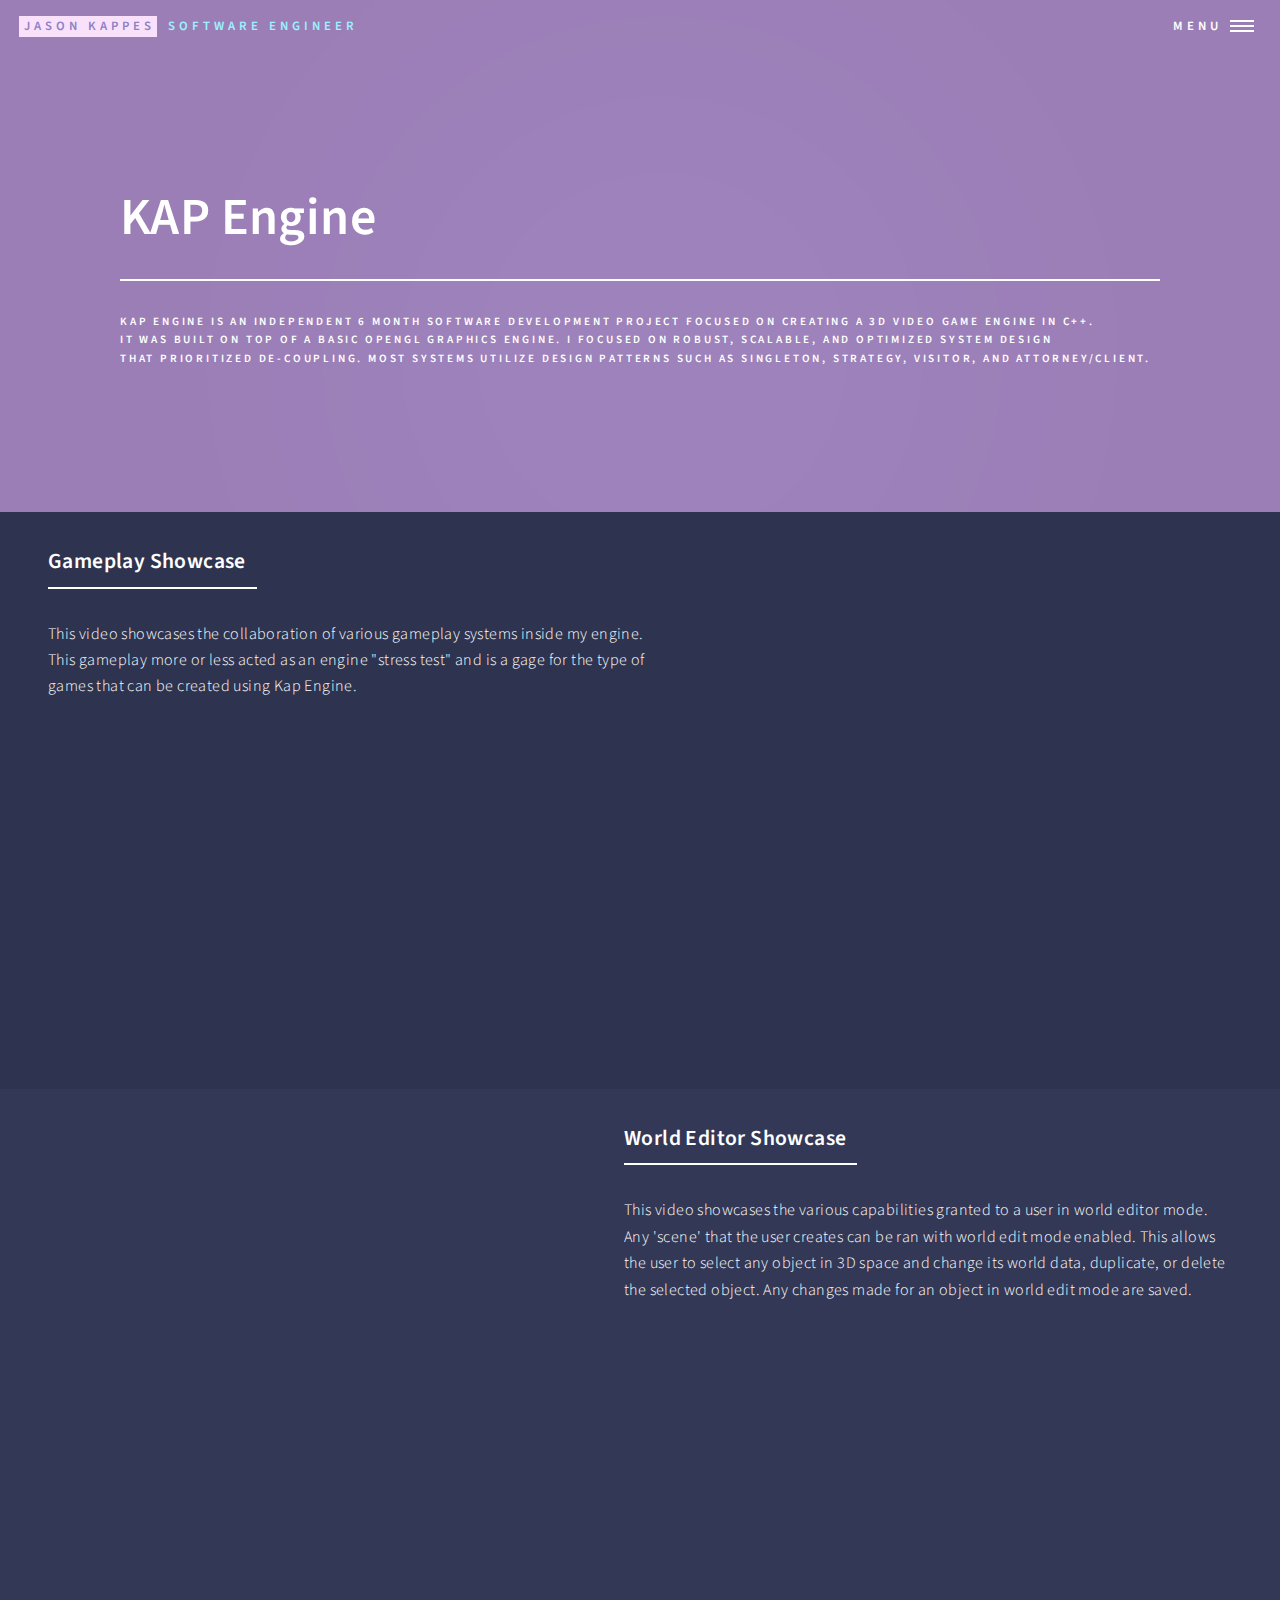
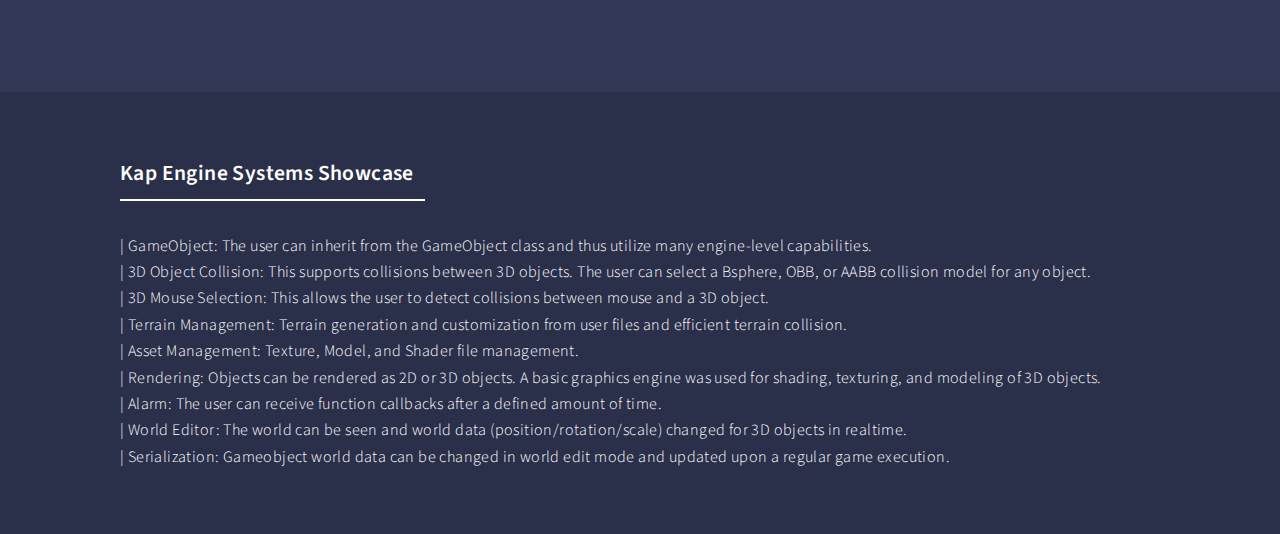
==== andbeyond.html @ edc9725d "kapengine tweak" ====
﻿<!DOCTYPE HTML>
<!--
	Forty by HTML5 UP
	html5up.net | @ajlkn
	Free for personal and commercial use under the CCA 3.0 license (html5up.net/license)
-->
<html>
	<head>
		<title>Kap Engine - Jason Kappes</title>
		<meta charset="utf-8" />
		<meta name="viewport" content="width=device-width, initial-scale=1, user-scalable=no" />
		<link rel="stylesheet" href="assets/css/main.css" />
		<noscript><link rel="stylesheet" href="assets/css/noscript.css" /></noscript>
	</head>
	<body class="is-preload">

		<!-- Wrapper -->
			<div id="wrapper">

				<!-- Header -->
				<!-- Note: The "styleN" class below should match that of the banner element. -->
					<header id="header" class="alt style2">
						<a href="index.html" class="logo"><strong>Jason Kappes</strong> <span>Software Engineer</span></a>
						<nav>
							<a href="#menu">Menu</a>
						</nav>
					</header>

				<!-- Menu -->
					<nav id="menu">
						<ul class="links">
							<li><a href="index.html">Home</a></li>
							<li><a href="landing.html">Landing</a></li>
							<li><a href="generic.html">Generic</a></li>
							<li><a href="elements.html">Elements</a></li>
						</ul>
						<ul class="actions stacked">
							<li><a href="#" class="button primary fit">View My Projects</a></li>
							<li><a href="#" class="button fit">Log In</a></li>
						</ul>
					</nav>

				<!-- Banner -->
				<!-- Note: The "styleN" class below should match that of the header element. -->
					<section id="banner" class="style2">
						<div class="inner">
							<span class="image">
								<img src="images/lightred.png" alt="" />
							</span>
							<header class="major">
								<h1>KAP Engine</h1>
							</header>
							<div class="content">
								<p>
									Kap Engine is an independent 6 month software development project focused on creating a 3D video game engine in C++.<br />
									It was built on top of a basic OpenGL graphics engine. I focused on robust, scalable, and optimized system design <br />
									that prioritized de-coupling. Most systems utilize design patterns such as singleton, strategy, visitor, and attorney/client.
								</p>
							</div>
						</div>
					</section>

				<!-- Main -->
					<div id="main">
						<!-- One -->
						<section id="one" class="spotlights">
							<section>
								<div class="content">
									<div class="inner">
										<header class="major">
											<h3>Gameplay Showcase</h3>
										</header>
										<p>This video showcases the collaboration of various gameplay systems inside my engine. This gameplay more or less acted as an engine "stress test" and is a gage for the type of games that can be created using Kap Engine.</p>
										<ul class="actions">
											<li><iframe width="560" height="315" src="https://www.youtube.com/embed/-JUpuFXK6Q8" frameborder="0" allow="accelerometer; autoplay; encrypted-media; gyroscope; picture-in-picture" allowfullscreen></iframe></li>
										</ul>
									</div>
								</div>
							</section>
							<section>
								<div class="content">
									<div class="inner">
										<header class="major">
											<h3>World Editor Showcase</h3>
										</header>
										<p> This video showcases the various capabilities granted to a user in world editor mode. Any 'scene' that the user creates can be ran with world edit mode enabled. This allows the user to select any object in 3D space and change its world data, duplicate, or delete the selected object. Any changes made for an object in world edit mode are saved.</p>
										<ul class="actions">
											<li><iframe width="560" height="315" src="https://www.youtube.com/embed/WFB6Ou1Po70" frameborder="0" allow="accelerometer; autoplay; encrypted-media; gyroscope; picture-in-picture" allowfullscreen></iframe></li>
										</ul>
									</div>
								</div>
							</section>
						</section>

					<!-- Two -->
						<section id="two">
							<div class="inner">
								<header class="major">
									<h3>Kap Engine Systems Showcase</h3>
								</header>
								<p>
									| GameObject: The user can inherit from the GameObject class and thus utilize many engine-level capabilities.<br />
									| 3D Object Collision: This supports collisions between 3D objects. The user can select a Bsphere, OBB, or AABB collision model for any object.<br />
									| 3D Mouse Selection: This allows the user to detect collisions between mouse and a 3D object.<br />
									| Terrain Management: Terrain generation and customization from user files and efficient terrain collision.<br />
									| Asset Management: Texture, Model, and Shader file management.<br />
									| Rendering: Objects can be rendered as 2D or 3D objects. A basic graphics engine was used for shading, texturing, and modeling of 3D objects.<br />
									| Alarm: The user can receive function callbacks after a defined amount of time.<br />
									| World Editor: The world can be seen and world data (position/rotation/scale) changed for 3D objects in realtime.<br />
									| Serialization: Gameobject world data can be changed in world edit mode and updated upon a regular game execution.<br />
								</p>
							</div>
						</section>
					</div>
			</div>

		<!-- Scripts -->
			<script src="assets/js/jquery.min.js"></script>
			<script src="assets/js/jquery.scrolly.min.js"></script>
			<script src="assets/js/jquery.scrollex.min.js"></script>
			<script src="assets/js/browser.min.js"></script>
			<script src="assets/js/breakpoints.min.js"></script>
			<script src="assets/js/util.js"></script>
			<script src="assets/js/main.js"></script>

	</body>
</html>
---- assets/css/main.css ----
@import url(fontawesome-all.min.css);
@import url("https://fonts.googleapis.com/css?family=Source+Sans+Pro:300,300italic,600,600italic");

/*
	Forty by HTML5 UP
	html5up.net | @ajlkn
	Free for personal and commercial use under the CCA 3.0 license (html5up.net/license)
*/

html, body, div, span, applet, object,
iframe, h1, h2, h3, h4, h5, h6, p, blockquote,
pre, a, abbr, acronym, address, big, cite,
code, del, dfn, em, img, ins, kbd, q, s, samp,
small, strike, strong, sub, sup, tt, var, b,
u, i, center, dl, dt, dd, ol, ul, li, fieldset,
form, label, legend, table, caption, tbody,
tfoot, thead, tr, th, td, article, aside,
canvas, details, embed, figure, figcaption,
footer, header, hgroup, menu, nav, output, ruby,
section, summary, time, mark, audio, video {
	margin: 0;
	padding: 0;
	border: 0;
	font-size: 100%;
	font: inherit;
	vertical-align: baseline;}

article, aside, details, figcaption, figure,
footer, header, hgroup, menu, nav, section {
	display: block;}

body {
	line-height: 1;
}

ol, ul {
	list-style: none;
}

blockquote, q {
	quotes: none;
}

	blockquote:before, blockquote:after, q:before, q:after {
		content: '';
		content: none;
	}

table {
	border-collapse: collapse;
	border-spacing: 0;
}

body {
	-webkit-text-size-adjust: none;
}

mark {
	background-color: transparent;
	color: inherit;
}

input::-moz-focus-inner {
	border: 0;
	padding: 0;
}

input, select, textarea {
	-moz-appearance: none;
	-webkit-appearance: none;
	-ms-appearance: none;
	appearance: none;
}

/* Basic */

	@-ms-viewport {
		width: device-width;
	}

	body {
		-ms-overflow-style: scrollbar;
	}

	@media screen and (max-width: 480px) {

		html, body {
			min-width: 320px;
		}

	}

	html {
		box-sizing: border-box;
	}

	*, *:before, *:after {
		box-sizing: inherit;
	}

	body {
		background: #242943;
	}

		body.is-preload *, body.is-preload *:before, body.is-preload *:after {
			-moz-animation: none !important;
			-webkit-animation: none !important;
			-ms-animation: none !important;
			animation: none !important;
			-moz-transition: none !important;
			-webkit-transition: none !important;
			-ms-transition: none !important;
			transition: none !important;
		}

/* Type */

	body, input, select, textarea {
		color: #ffffff;
		font-family: "Source Sans Pro", Helvetica, sans-serif;
		font-size: 17pt;
		font-weight: 300;
		letter-spacing: 0.025em;
		line-height: 1.65;
	}

		@media screen and (max-width: 1680px) {

			body, input, select, textarea {
				font-size: 14pt;
			}

		}

		@media screen and (max-width: 1280px) {

			body, input, select, textarea {
				font-size: 12pt;
			}

		}

		@media screen and (max-width: 360px) {

			body, input, select, textarea {
				font-size: 11pt;
			}

		}

	a {
		-moz-transition: color 0.2s ease-in-out, border-bottom-color 0.2s ease-in-out;
		-webkit-transition: color 0.2s ease-in-out, border-bottom-color 0.2s ease-in-out;
		-ms-transition: color 0.2s ease-in-out, border-bottom-color 0.2s ease-in-out;
		transition: color 0.2s ease-in-out, border-bottom-color 0.2s ease-in-out;
		border-bottom: dotted 1px;
		color: inherit;
		text-decoration: none;
	}

		a:hover {
			border-bottom-color: transparent;
			color: #9bf1ff !important;
		}

		a:active {
			color: #53e3fb !important;
		}

	strong, b {
		color: #ffffff;
		font-weight: 600;
	}

	em, i {
		font-style: italic;
	}

	p {
		margin: 0 0 2em 0;
	}

	h1, h2, h3, h4, h5, h6 {
		color: #ffffff;
		font-weight: 600;
		line-height: 1.65;
		margin: 0 0 1em 0;
	}

		h1 a, h2 a, h3 a, h4 a, h5 a, h6 a {
			color: inherit;
			border-bottom: 0;
		}

	h1 {
		font-size: 2.5em;
	}

	h2 {
		font-size: 1.75em;
	}

	h3 {
		font-size: 1.35em;
	}

	h4 {
		font-size: 1.1em;
	}

	h5 {
		font-size: 0.9em;
	}

	h6 {
		font-size: 0.7em;
	}

	@media screen and (max-width: 736px) {

		h1 {
			font-size: 2em;
		}

		h2 {
			font-size: 1.5em;
		}

		h3 {
			font-size: 1.25em;
		}

	}

	sub {
		font-size: 0.8em;
		position: relative;
		top: 0.5em;
	}

	sup {
		font-size: 0.8em;
		position: relative;
		top: -0.5em;
	}

	blockquote {
		border-left: solid 4px rgba(212, 212, 255, 0.1);
		font-style: italic;
		margin: 0 0 2em 0;
		padding: 0.5em 0 0.5em 2em;
	}

	code {
		background: rgba(212, 212, 255, 0.035);
		font-family: "Courier New", monospace;
		font-size: 0.9em;
		margin: 0 0.25em;
		padding: 0.25em 0.65em;
	}

	pre {
		-webkit-overflow-scrolling: touch;
		font-family: "Courier New", monospace;
		font-size: 0.9em;
		margin: 0 0 2em 0;
	}

		pre code {
			display: block;
			line-height: 1.75;
			padding: 1em 1.5em;
			overflow-x: auto;
		}

	hr {
		border: 0;
		border-bottom: solid 1px rgba(212, 212, 255, 0.1);
		margin: 2em 0;
	}

		hr.major {
			margin: 3em 0;
		}

	.align-left {
		text-align: left;
	}

	.align-center {
		text-align: center;
	}

	.align-right {
		text-align: right;
	}

/* Row */

	.row {
		display: flex;
		flex-wrap: wrap;
		box-sizing: border-box;
		align-items: stretch;
	}

		.row > * {
			box-sizing: border-box;
		}

		.row.gtr-uniform > * > :last-child {
			margin-bottom: 0;
		}

		.row.aln-left {
			justify-content: flex-start;
		}

		.row.aln-center {
			justify-content: center;
		}

		.row.aln-right {
			justify-content: flex-end;
		}

		.row.aln-top {
			align-items: flex-start;
		}

		.row.aln-middle {
			align-items: center;
		}

		.row.aln-bottom {
			align-items: flex-end;
		}

		.row > .imp {
			order: -1;
		}

		.row > .col-1 {
			width: 8.33333%;
		}

		.row > .off-1 {
			margin-left: 8.33333%;
		}

		.row > .col-2 {
			width: 16.66667%;
		}

		.row > .off-2 {
			margin-left: 16.66667%;
		}

		.row > .col-3 {
			width: 25%;
		}

		.row > .off-3 {
			margin-left: 25%;
		}

		.row > .col-4 {
			width: 33.33333%;
		}

		.row > .off-4 {
			margin-left: 33.33333%;
		}

		.row > .col-5 {
			width: 41.66667%;
		}

		.row > .off-5 {
			margin-left: 41.66667%;
		}

		.row > .col-6 {
			width: 50%;
		}

		.row > .off-6 {
			margin-left: 50%;
		}

		.row > .col-7 {
			width: 58.33333%;
		}

		.row > .off-7 {
			margin-left: 58.33333%;
		}

		.row > .col-8 {
			width: 66.66667%;
		}

		.row > .off-8 {
			margin-left: 66.66667%;
		}

		.row > .col-9 {
			width: 75%;
		}

		.row > .off-9 {
			margin-left: 75%;
		}

		.row > .col-10 {
			width: 83.33333%;
		}

		.row > .off-10 {
			margin-left: 83.33333%;
		}

		.row > .col-11 {
			width: 91.66667%;
		}

		.row > .off-11 {
			margin-left: 91.66667%;
		}

		.row > .col-12 {
			width: 100%;
		}

		.row > .off-12 {
			margin-left: 100%;
		}

		.row.gtr-0 {
			margin-top: 0;
			margin-left: 0em;
		}

			.row.gtr-0 > * {
				padding: 0 0 0 0em;
			}

			.row.gtr-0.gtr-uniform {
				margin-top: 0em;
			}

				.row.gtr-0.gtr-uniform > * {
					padding-top: 0em;
				}

		.row.gtr-25 {
			margin-top: 0;
			margin-left: -0.5em;
		}

			.row.gtr-25 > * {
				padding: 0 0 0 0.5em;
			}

			.row.gtr-25.gtr-uniform {
				margin-top: -0.5em;
			}

				.row.gtr-25.gtr-uniform > * {
					padding-top: 0.5em;
				}

		.row.gtr-50 {
			margin-top: 0;
			margin-left: -1em;
		}

			.row.gtr-50 > * {
				padding: 0 0 0 1em;
			}

			.row.gtr-50.gtr-uniform {
				margin-top: -1em;
			}

				.row.gtr-50.gtr-uniform > * {
					padding-top: 1em;
				}

		.row {
			margin-top: 0;
			margin-left: -2em;
		}

			.row > * {
				padding: 0 0 0 2em;
			}

			.row.gtr-uniform {
				margin-top: -2em;
			}

				.row.gtr-uniform > * {
					padding-top: 2em;
				}

		.row.gtr-150 {
			margin-top: 0;
			margin-left: -3em;
		}

			.row.gtr-150 > * {
				padding: 0 0 0 3em;
			}

			.row.gtr-150.gtr-uniform {
				margin-top: -3em;
			}

				.row.gtr-150.gtr-uniform > * {
					padding-top: 3em;
				}

		.row.gtr-200 {
			margin-top: 0;
			margin-left: -4em;
		}

			.row.gtr-200 > * {
				padding: 0 0 0 4em;
			}

			.row.gtr-200.gtr-uniform {
				margin-top: -4em;
			}

				.row.gtr-200.gtr-uniform > * {
					padding-top: 4em;
				}

		@media screen and (max-width: 1680px) {

			.row {
				display: flex;
				flex-wrap: wrap;
				box-sizing: border-box;
				align-items: stretch;
			}

				.row > * {
					box-sizing: border-box;
				}

				.row.gtr-uniform > * > :last-child {
					margin-bottom: 0;
				}

				.row.aln-left {
					justify-content: flex-start;
				}

				.row.aln-center {
					justify-content: center;
				}

				.row.aln-right {
					justify-content: flex-end;
				}

				.row.aln-top {
					align-items: flex-start;
				}

				.row.aln-middle {
					align-items: center;
				}

				.row.aln-bottom {
					align-items: flex-end;
				}

				.row > .imp-xlarge {
					order: -1;
				}

				.row > .col-1-xlarge {
					width: 8.33333%;
				}

				.row > .off-1-xlarge {
					margin-left: 8.33333%;
				}

				.row > .col-2-xlarge {
					width: 16.66667%;
				}

				.row > .off-2-xlarge {
					margin-left: 16.66667%;
				}

				.row > .col-3-xlarge {
					width: 25%;
				}

				.row > .off-3-xlarge {
					margin-left: 25%;
				}

				.row > .col-4-xlarge {
					width: 33.33333%;
				}

				.row > .off-4-xlarge {
					margin-left: 33.33333%;
				}

				.row > .col-5-xlarge {
					width: 41.66667%;
				}

				.row > .off-5-xlarge {
					margin-left: 41.66667%;
				}

				.row > .col-6-xlarge {
					width: 50%;
				}

				.row > .off-6-xlarge {
					margin-left: 50%;
				}

				.row > .col-7-xlarge {
					width: 58.33333%;
				}

				.row > .off-7-xlarge {
					margin-left: 58.33333%;
				}

				.row > .col-8-xlarge {
					width: 66.66667%;
				}

				.row > .off-8-xlarge {
					margin-left: 66.66667%;
				}

				.row > .col-9-xlarge {
					width: 75%;
				}

				.row > .off-9-xlarge {
					margin-left: 75%;
				}

				.row > .col-10-xlarge {
					width: 83.33333%;
				}

				.row > .off-10-xlarge {
					margin-left: 83.33333%;
				}

				.row > .col-11-xlarge {
					width: 91.66667%;
				}

				.row > .off-11-xlarge {
					margin-left: 91.66667%;
				}

				.row > .col-12-xlarge {
					width: 100%;
				}

				.row > .off-12-xlarge {
					margin-left: 100%;
				}

				.row.gtr-0 {
					margin-top: 0;
					margin-left: 0em;
				}

					.row.gtr-0 > * {
						padding: 0 0 0 0em;
					}

					.row.gtr-0.gtr-uniform {
						margin-top: 0em;
					}

						.row.gtr-0.gtr-uniform > * {
							padding-top: 0em;
						}

				.row.gtr-25 {
					margin-top: 0;
					margin-left: -0.5em;
				}

					.row.gtr-25 > * {
						padding: 0 0 0 0.5em;
					}

					.row.gtr-25.gtr-uniform {
						margin-top: -0.5em;
					}

						.row.gtr-25.gtr-uniform > * {
							padding-top: 0.5em;
						}

				.row.gtr-50 {
					margin-top: 0;
					margin-left: -1em;
				}

					.row.gtr-50 > * {
						padding: 0 0 0 1em;
					}

					.row.gtr-50.gtr-uniform {
						margin-top: -1em;
					}

						.row.gtr-50.gtr-uniform > * {
							padding-top: 1em;
						}

				.row {
					margin-top: 0;
					margin-left: -2em;
				}

					.row > * {
						padding: 0 0 0 2em;
					}

					.row.gtr-uniform {
						margin-top: -2em;
					}

						.row.gtr-uniform > * {
							padding-top: 2em;
						}

				.row.gtr-150 {
					margin-top: 0;
					margin-left: -3em;
				}

					.row.gtr-150 > * {
						padding: 0 0 0 3em;
					}

					.row.gtr-150.gtr-uniform {
						margin-top: -3em;
					}

						.row.gtr-150.gtr-uniform > * {
							padding-top: 3em;
						}

				.row.gtr-200 {
					margin-top: 0;
					margin-left: -4em;
				}

					.row.gtr-200 > * {
						padding: 0 0 0 4em;
					}

					.row.gtr-200.gtr-uniform {
						margin-top: -4em;
					}

						.row.gtr-200.gtr-uniform > * {
							padding-top: 4em;
						}

		}

		@media screen and (max-width: 1280px) {

			.row {
				display: flex;
				flex-wrap: wrap;
				box-sizing: border-box;
				align-items: stretch;
			}

				.row > * {
					box-sizing: border-box;
				}

				.row.gtr-uniform > * > :last-child {
					margin-bottom: 0;
				}

				.row.aln-left {
					justify-content: flex-start;
				}

				.row.aln-center {
					justify-content: center;
				}

				.row.aln-right {
					justify-content: flex-end;
				}

				.row.aln-top {
					align-items: flex-start;
				}

				.row.aln-middle {
					align-items: center;
				}

				.row.aln-bottom {
					align-items: flex-end;
				}

				.row > .imp-large {
					order: -1;
				}

				.row > .col-1-large {
					width: 8.33333%;
				}

				.row > .off-1-large {
					margin-left: 8.33333%;
				}

				.row > .col-2-large {
					width: 16.66667%;
				}

				.row > .off-2-large {
					margin-left: 16.66667%;
				}

				.row > .col-3-large {
					width: 25%;
				}

				.row > .off-3-large {
					margin-left: 25%;
				}

				.row > .col-4-large {
					width: 33.33333%;
				}

				.row > .off-4-large {
					margin-left: 33.33333%;
				}

				.row > .col-5-large {
					width: 41.66667%;
				}

				.row > .off-5-large {
					margin-left: 41.66667%;
				}

				.row > .col-6-large {
					width: 50%;
				}

				.row > .off-6-large {
					margin-left: 50%;
				}

				.row > .col-7-large {
					width: 58.33333%;
				}

				.row > .off-7-large {
					margin-left: 58.33333%;
				}

				.row > .col-8-large {
					width: 66.66667%;
				}

				.row > .off-8-large {
					margin-left: 66.66667%;
				}

				.row > .col-9-large {
					width: 75%;
				}

				.row > .off-9-large {
					margin-left: 75%;
				}

				.row > .col-10-large {
					width: 83.33333%;
				}

				.row > .off-10-large {
					margin-left: 83.33333%;
				}

				.row > .col-11-large {
					width: 91.66667%;
				}

				.row > .off-11-large {
					margin-left: 91.66667%;
				}

				.row > .col-12-large {
					width: 100%;
				}

				.row > .off-12-large {
					margin-left: 100%;
				}

				.row.gtr-0 {
					margin-top: 0;
					margin-left: 0em;
				}

					.row.gtr-0 > * {
						padding: 0 0 0 0em;
					}

					.row.gtr-0.gtr-uniform {
						margin-top: 0em;
					}

						.row.gtr-0.gtr-uniform > * {
							padding-top: 0em;
						}

				.row.gtr-25 {
					margin-top: 0;
					margin-left: -0.375em;
				}

					.row.gtr-25 > * {
						padding: 0 0 0 0.375em;
					}

					.row.gtr-25.gtr-uniform {
						margin-top: -0.375em;
					}

						.row.gtr-25.gtr-uniform > * {
							padding-top: 0.375em;
						}

				.row.gtr-50 {
					margin-top: 0;
					margin-left: -0.75em;
				}

					.row.gtr-50 > * {
						padding: 0 0 0 0.75em;
					}

					.row.gtr-50.gtr-uniform {
						margin-top: -0.75em;
					}

						.row.gtr-50.gtr-uniform > * {
							padding-top: 0.75em;
						}

				.row {
					margin-top: 0;
					margin-left: -1.5em;
				}

					.row > * {
						padding: 0 0 0 1.5em;
					}

					.row.gtr-uniform {
						margin-top: -1.5em;
					}

						.row.gtr-uniform > * {
							padding-top: 1.5em;
						}

				.row.gtr-150 {
					margin-top: 0;
					margin-left: -2.25em;
				}

					.row.gtr-150 > * {
						padding: 0 0 0 2.25em;
					}

					.row.gtr-150.gtr-uniform {
						margin-top: -2.25em;
					}

						.row.gtr-150.gtr-uniform > * {
							padding-top: 2.25em;
						}

				.row.gtr-200 {
					margin-top: 0;
					margin-left: -3em;
				}

					.row.gtr-200 > * {
						padding: 0 0 0 3em;
					}

					.row.gtr-200.gtr-uniform {
						margin-top: -3em;
					}

						.row.gtr-200.gtr-uniform > * {
							padding-top: 3em;
						}

		}

		@media screen and (max-width: 980px) {

			.row {
				display: flex;
				flex-wrap: wrap;
				box-sizing: border-box;
				align-items: stretch;
			}

				.row > * {
					box-sizing: border-box;
				}

				.row.gtr-uniform > * > :last-child {
					margin-bottom: 0;
				}

				.row.aln-left {
					justify-content: flex-start;
				}

				.row.aln-center {
					justify-content: center;
				}

				.row.aln-right {
					justify-content: flex-end;
				}

				.row.aln-top {
					align-items: flex-start;
				}

				.row.aln-middle {
					align-items: center;
				}

				.row.aln-bottom {
					align-items: flex-end;
				}

				.row > .imp-medium {
					order: -1;
				}

				.row > .col-1-medium {
					width: 8.33333%;
				}

				.row > .off-1-medium {
					margin-left: 8.33333%;
				}

				.row > .col-2-medium {
					width: 16.66667%;
				}

				.row > .off-2-medium {
					margin-left: 16.66667%;
				}

				.row > .col-3-medium {
					width: 25%;
				}

				.row > .off-3-medium {
					margin-left: 25%;
				}

				.row > .col-4-medium {
					width: 33.33333%;
				}

				.row > .off-4-medium {
					margin-left: 33.33333%;
				}

				.row > .col-5-medium {
					width: 41.66667%;
				}

				.row > .off-5-medium {
					margin-left: 41.66667%;
				}

				.row > .col-6-medium {
					width: 50%;
				}

				.row > .off-6-medium {
					margin-left: 50%;
				}

				.row > .col-7-medium {
					width: 58.33333%;
				}

				.row > .off-7-medium {
					margin-left: 58.33333%;
				}

				.row > .col-8-medium {
					width: 66.66667%;
				}

				.row > .off-8-medium {
					margin-left: 66.66667%;
				}

				.row > .col-9-medium {
					width: 75%;
				}

				.row > .off-9-medium {
					margin-left: 75%;
				}

				.row > .col-10-medium {
					width: 83.33333%;
				}

				.row > .off-10-medium {
					margin-left: 83.33333%;
				}

				.row > .col-11-medium {
					width: 91.66667%;
				}

				.row > .off-11-medium {
					margin-left: 91.66667%;
				}

				.row > .col-12-medium {
					width: 100%;
				}

				.row > .off-12-medium {
					margin-left: 100%;
				}

				.row.gtr-0 {
					margin-top: 0;
					margin-left: 0em;
				}

					.row.gtr-0 > * {
						padding: 0 0 0 0em;
					}

					.row.gtr-0.gtr-uniform {
						margin-top: 0em;
					}

						.row.gtr-0.gtr-uniform > * {
							padding-top: 0em;
						}

				.row.gtr-25 {
					margin-top: 0;
					margin-left: -0.375em;
				}

					.row.gtr-25 > * {
						padding: 0 0 0 0.375em;
					}

					.row.gtr-25.gtr-uniform {
						margin-top: -0.375em;
					}

						.row.gtr-25.gtr-uniform > * {
							padding-top: 0.375em;
						}

				.row.gtr-50 {
					margin-top: 0;
					margin-left: -0.75em;
				}

					.row.gtr-50 > * {
						padding: 0 0 0 0.75em;
					}

					.row.gtr-50.gtr-uniform {
						margin-top: -0.75em;
					}

						.row.gtr-50.gtr-uniform > * {
							padding-top: 0.75em;
						}

				.row {
					margin-top: 0;
					margin-left: -1.5em;
				}

					.row > * {
						padding: 0 0 0 1.5em;
					}

					.row.gtr-uniform {
						margin-top: -1.5em;
					}

						.row.gtr-uniform > * {
							padding-top: 1.5em;
						}

				.row.gtr-150 {
					margin-top: 0;
					margin-left: -2.25em;
				}

					.row.gtr-150 > * {
						padding: 0 0 0 2.25em;
					}

					.row.gtr-150.gtr-uniform {
						margin-top: -2.25em;
					}

						.row.gtr-150.gtr-uniform > * {
							padding-top: 2.25em;
						}

				.row.gtr-200 {
					margin-top: 0;
					margin-left: -3em;
				}

					.row.gtr-200 > * {
						padding: 0 0 0 3em;
					}

					.row.gtr-200.gtr-uniform {
						margin-top: -3em;
					}

						.row.gtr-200.gtr-uniform > * {
							padding-top: 3em;
						}

		}

		@media screen and (max-width: 736px) {

			.row {
				display: flex;
				flex-wrap: wrap;
				box-sizing: border-box;
				align-items: stretch;
			}

				.row > * {
					box-sizing: border-box;
				}

				.row.gtr-uniform > * > :last-child {
					margin-bottom: 0;
				}

				.row.aln-left {
					justify-content: flex-start;
				}

				.row.aln-center {
					justify-content: center;
				}

				.row.aln-right {
					justify-content: flex-end;
				}

				.row.aln-top {
					align-items: flex-start;
				}

				.row.aln-middle {
					align-items: center;
				}

				.row.aln-bottom {
					align-items: flex-end;
				}

				.row > .imp-small {
					order: -1;
				}

				.row > .col-1-small {
					width: 8.33333%;
				}

				.row > .off-1-small {
					margin-left: 8.33333%;
				}

				.row > .col-2-small {
					width: 16.66667%;
				}

				.row > .off-2-small {
					margin-left: 16.66667%;
				}

				.row > .col-3-small {
					width: 25%;
				}

				.row > .off-3-small {
					margin-left: 25%;
				}

				.row > .col-4-small {
					width: 33.33333%;
				}

				.row > .off-4-small {
					margin-left: 33.33333%;
				}

				.row > .col-5-small {
					width: 41.66667%;
				}

				.row > .off-5-small {
					margin-left: 41.66667%;
				}

				.row > .col-6-small {
					width: 50%;
				}

				.row > .off-6-small {
					margin-left: 50%;
				}

				.row > .col-7-small {
					width: 58.33333%;
				}

				.row > .off-7-small {
					margin-left: 58.33333%;
				}

				.row > .col-8-small {
					width: 66.66667%;
				}

				.row > .off-8-small {
					margin-left: 66.66667%;
				}

				.row > .col-9-small {
					width: 75%;
				}

				.row > .off-9-small {
					margin-left: 75%;
				}

				.row > .col-10-small {
					width: 83.33333%;
				}

				.row > .off-10-small {
					margin-left: 83.33333%;
				}

				.row > .col-11-small {
					width: 91.66667%;
				}

				.row > .off-11-small {
					margin-left: 91.66667%;
				}

				.row > .col-12-small {
					width: 100%;
				}

				.row > .off-12-small {
					margin-left: 100%;
				}

				.row.gtr-0 {
					margin-top: 0;
					margin-left: 0em;
				}

					.row.gtr-0 > * {
						padding: 0 0 0 0em;
					}

					.row.gtr-0.gtr-uniform {
						margin-top: 0em;
					}

						.row.gtr-0.gtr-uniform > * {
							padding-top: 0em;
						}

				.row.gtr-25 {
					margin-top: 0;
					margin-left: -0.3125em;
				}

					.row.gtr-25 > * {
						padding: 0 0 0 0.3125em;
					}

					.row.gtr-25.gtr-uniform {
						margin-top: -0.3125em;
					}

						.row.gtr-25.gtr-uniform > * {
							padding-top: 0.3125em;
						}

				.row.gtr-50 {
					margin-top: 0;
					margin-left: -0.625em;
				}

					.row.gtr-50 > * {
						padding: 0 0 0 0.625em;
					}

					.row.gtr-50.gtr-uniform {
						margin-top: -0.625em;
					}

						.row.gtr-50.gtr-uniform > * {
							padding-top: 0.625em;
						}

				.row {
					margin-top: 0;
					margin-left: -1.25em;
				}

					.row > * {
						padding: 0 0 0 1.25em;
					}

					.row.gtr-uniform {
						margin-top: -1.25em;
					}

						.row.gtr-uniform > * {
							padding-top: 1.25em;
						}

				.row.gtr-150 {
					margin-top: 0;
					margin-left: -1.875em;
				}

					.row.gtr-150 > * {
						padding: 0 0 0 1.875em;
					}

					.row.gtr-150.gtr-uniform {
						margin-top: -1.875em;
					}

						.row.gtr-150.gtr-uniform > * {
							padding-top: 1.875em;
						}

				.row.gtr-200 {
					margin-top: 0;
					margin-left: -2.5em;
				}

					.row.gtr-200 > * {
						padding: 0 0 0 2.5em;
					}

					.row.gtr-200.gtr-uniform {
						margin-top: -2.5em;
					}

						.row.gtr-200.gtr-uniform > * {
							padding-top: 2.5em;
						}

		}

		@media screen and (max-width: 480px) {

			.row {
				display: flex;
				flex-wrap: wrap;
				box-sizing: border-box;
				align-items: stretch;
			}

				.row > * {
					box-sizing: border-box;
				}

				.row.gtr-uniform > * > :last-child {
					margin-bottom: 0;
				}

				.row.aln-left {
					justify-content: flex-start;
				}

				.row.aln-center {
					justify-content: center;
				}

				.row.aln-right {
					justify-content: flex-end;
				}

				.row.aln-top {
					align-items: flex-start;
				}

				.row.aln-middle {
					align-items: center;
				}

				.row.aln-bottom {
					align-items: flex-end;
				}

				.row > .imp-xsmall {
					order: -1;
				}

				.row > .col-1-xsmall {
					width: 8.33333%;
				}

				.row > .off-1-xsmall {
					margin-left: 8.33333%;
				}

				.row > .col-2-xsmall {
					width: 16.66667%;
				}

				.row > .off-2-xsmall {
					margin-left: 16.66667%;
				}

				.row > .col-3-xsmall {
					width: 25%;
				}

				.row > .off-3-xsmall {
					margin-left: 25%;
				}

				.row > .col-4-xsmall {
					width: 33.33333%;
				}

				.row > .off-4-xsmall {
					margin-left: 33.33333%;
				}

				.row > .col-5-xsmall {
					width: 41.66667%;
				}

				.row > .off-5-xsmall {
					margin-left: 41.66667%;
				}

				.row > .col-6-xsmall {
					width: 50%;
				}

				.row > .off-6-xsmall {
					margin-left: 50%;
				}

				.row > .col-7-xsmall {
					width: 58.33333%;
				}

				.row > .off-7-xsmall {
					margin-left: 58.33333%;
				}

				.row > .col-8-xsmall {
					width: 66.66667%;
				}

				.row > .off-8-xsmall {
					margin-left: 66.66667%;
				}

				.row > .col-9-xsmall {
					width: 75%;
				}

				.row > .off-9-xsmall {
					margin-left: 75%;
				}

				.row > .col-10-xsmall {
					width: 83.33333%;
				}

				.row > .off-10-xsmall {
					margin-left: 83.33333%;
				}

				.row > .col-11-xsmall {
					width: 91.66667%;
				}

				.row > .off-11-xsmall {
					margin-left: 91.66667%;
				}

				.row > .col-12-xsmall {
					width: 100%;
				}

				.row > .off-12-xsmall {
					margin-left: 100%;
				}

				.row.gtr-0 {
					margin-top: 0;
					margin-left: 0em;
				}

					.row.gtr-0 > * {
						padding: 0 0 0 0em;
					}

					.row.gtr-0.gtr-uniform {
						margin-top: 0em;
					}

						.row.gtr-0.gtr-uniform > * {
							padding-top: 0em;
						}

				.row.gtr-25 {
					margin-top: 0;
					margin-left: -0.3125em;
				}

					.row.gtr-25 > * {
						padding: 0 0 0 0.3125em;
					}

					.row.gtr-25.gtr-uniform {
						margin-top: -0.3125em;
					}

						.row.gtr-25.gtr-uniform > * {
							padding-top: 0.3125em;
						}

				.row.gtr-50 {
					margin-top: 0;
					margin-left: -0.625em;
				}

					.row.gtr-50 > * {
						padding: 0 0 0 0.625em;
					}

					.row.gtr-50.gtr-uniform {
						margin-top: -0.625em;
					}

						.row.gtr-50.gtr-uniform > * {
							padding-top: 0.625em;
						}

				.row {
					margin-top: 0;
					margin-left: -1.25em;
				}

					.row > * {
						padding: 0 0 0 1.25em;
					}

					.row.gtr-uniform {
						margin-top: -1.25em;
					}

						.row.gtr-uniform > * {
							padding-top: 1.25em;
						}

				.row.gtr-150 {
					margin-top: 0;
					margin-left: -1.875em;
				}

					.row.gtr-150 > * {
						padding: 0 0 0 1.875em;
					}

					.row.gtr-150.gtr-uniform {
						margin-top: -1.875em;
					}

						.row.gtr-150.gtr-uniform > * {
							padding-top: 1.875em;
						}

				.row.gtr-200 {
					margin-top: 0;
					margin-left: -2.5em;
				}

					.row.gtr-200 > * {
						padding: 0 0 0 2.5em;
					}

					.row.gtr-200.gtr-uniform {
						margin-top: -2.5em;
					}

						.row.gtr-200.gtr-uniform > * {
							padding-top: 2.5em;
						}

		}

/* Section/Article */

	section.special, article.special {
		text-align: center;
	}

	header.major {
		width: -moz-max-content;
		width: -webkit-max-content;
		width: -ms-max-content;
		width: max-content;
		margin-bottom: 2em;
	}

		header.major > :first-child {
			margin-bottom: 0;
			width: calc(100% + 0.5em);
		}

			header.major > :first-child:after {
				content: '';
				background-color: #ffffff;
				display: block;
				height: 2px;
				margin: 0.325em 0 0.5em 0;
				width: 100%;
			}

		header.major > p {
			font-size: 0.7em;
			font-weight: 600;
			letter-spacing: 0.25em;
			margin-bottom: 0;
			text-transform: uppercase;
		}

		body.is-ie header.major > :first-child:after {
			max-width: 9em;
		}

		body.is-ie header.major > h1:after {
			max-width: 100% !important;
		}

	@media screen and (max-width: 736px) {

		header.major > p br {
			display: none;
		}

	}

/* Form */

	form {
		margin: 0 0 2em 0;
	}

		form > :last-child {
			margin-bottom: 0;
		}

		form > .fields {
			display: -moz-flex;
			display: -webkit-flex;
			display: -ms-flex;
			display: flex;
			-moz-flex-wrap: wrap;
			-webkit-flex-wrap: wrap;
			-ms-flex-wrap: wrap;
			flex-wrap: wrap;
			width: calc(100% + 3em);
			margin: -1.5em 0 2em -1.5em;
		}

			form > .fields > .field {
				-moz-flex-grow: 0;
				-webkit-flex-grow: 0;
				-ms-flex-grow: 0;
				flex-grow: 0;
				-moz-flex-shrink: 0;
				-webkit-flex-shrink: 0;
				-ms-flex-shrink: 0;
				flex-shrink: 0;
				padding: 1.5em 0 0 1.5em;
				width: calc(100% - 1.5em);
			}

				form > .fields > .field.half {
					width: calc(50% - 0.75em);
				}

				form > .fields > .field.third {
					width: calc(100%/3 - 0.5em);
				}

				form > .fields > .field.quarter {
					width: calc(25% - 0.375em);
				}

		@media screen and (max-width: 480px) {

			form > .fields {
				width: calc(100% + 3em);
				margin: -1.5em 0 2em -1.5em;
			}

				form > .fields > .field {
					padding: 1.5em 0 0 1.5em;
					width: calc(100% - 1.5em);
				}

					form > .fields > .field.half {
						width: calc(100% - 1.5em);
					}

					form > .fields > .field.third {
						width: calc(100% - 1.5em);
					}

					form > .fields > .field.quarter {
						width: calc(100% - 1.5em);
					}

		}

	label {
		color: #ffffff;
		display: block;
		font-size: 0.8em;
		font-weight: 600;
		letter-spacing: 0.25em;
		margin: 0 0 1em 0;
		text-transform: uppercase;
	}

	input[type="text"],
	input[type="password"],
	input[type="email"],
	input[type="tel"],
	input[type="search"],
	input[type="url"],
	select,
	textarea {
		-moz-appearance: none;
		-webkit-appearance: none;
		-ms-appearance: none;
		appearance: none;
		background: rgba(212, 212, 255, 0.035);
		border: none;
		border-radius: 0;
		color: inherit;
		display: block;
		outline: 0;
		padding: 0 1em;
		text-decoration: none;
		width: 100%;
	}

		input[type="text"]:invalid,
		input[type="password"]:invalid,
		input[type="email"]:invalid,
		input[type="tel"]:invalid,
		input[type="search"]:invalid,
		input[type="url"]:invalid,
		select:invalid,
		textarea:invalid {
			box-shadow: none;
		}

		input[type="text"]:focus,
		input[type="password"]:focus,
		input[type="email"]:focus,
		input[type="tel"]:focus,
		input[type="search"]:focus,
		input[type="url"]:focus,
		select:focus,
		textarea:focus {
			border-color: #9bf1ff;
			box-shadow: 0 0 0 2px #9bf1ff;
		}

	select {
		background-image: url("data:image/svg+xml;charset=utf8,%3Csvg xmlns='http://www.w3.org/2000/svg' width='40' height='40' preserveAspectRatio='none' viewBox='0 0 40 40'%3E%3Cpath d='M9.4,12.3l10.4,10.4l10.4-10.4c0.2-0.2,0.5-0.4,0.9-0.4c0.3,0,0.6,0.1,0.9,0.4l3.3,3.3c0.2,0.2,0.4,0.5,0.4,0.9 c0,0.4-0.1,0.6-0.4,0.9L20.7,31.9c-0.2,0.2-0.5,0.4-0.9,0.4c-0.3,0-0.6-0.1-0.9-0.4L4.3,17.3c-0.2-0.2-0.4-0.5-0.4-0.9 c0-0.4,0.1-0.6,0.4-0.9l3.3-3.3c0.2-0.2,0.5-0.4,0.9-0.4S9.1,12.1,9.4,12.3z' fill='rgba(212, 212, 255, 0.1)' /%3E%3C/svg%3E");
		background-size: 1.25rem;
		background-repeat: no-repeat;
		background-position: calc(100% - 1rem) center;
		height: 2.75em;
		padding-right: 2.75em;
		text-overflow: ellipsis;
	}

		select option {
			color: #ffffff;
			background: #242943;
		}

		select:focus::-ms-value {
			background-color: transparent;
		}

		select::-ms-expand {
			display: none;
		}

	input[type="text"],
	input[type="password"],
	input[type="email"],
	input[type="tel"],
	input[type="search"],
	input[type="url"],
	select {
		height: 2.75em;
	}

	textarea {
		padding: 0.75em 1em;
	}

	input[type="checkbox"],
	input[type="radio"] {
		-moz-appearance: none;
		-webkit-appearance: none;
		-ms-appearance: none;
		appearance: none;
		display: block;
		float: left;
		margin-right: -2em;
		opacity: 0;
		width: 1em;
		z-index: -1;
	}

		input[type="checkbox"] + label,
		input[type="radio"] + label {
			text-decoration: none;
			color: #ffffff;
			cursor: pointer;
			display: inline-block;
			font-weight: 300;
			padding-left: 2.65em;
			padding-right: 0.75em;
			position: relative;
		}

			input[type="checkbox"] + label:before,
			input[type="radio"] + label:before {
				-moz-osx-font-smoothing: grayscale;
				-webkit-font-smoothing: antialiased;
				display: inline-block;
				font-style: normal;
				font-variant: normal;
				text-rendering: auto;
				line-height: 1;
				text-transform: none !important;
				font-family: 'Font Awesome 5 Free';
				font-weight: 900;
			}

			input[type="checkbox"] + label:before,
			input[type="radio"] + label:before {
				background: rgba(212, 212, 255, 0.035);
				content: '';
				display: inline-block;
				font-size: 0.8em;
				height: 2.0625em;
				left: 0;
				letter-spacing: 0;
				line-height: 2.0625em;
				position: absolute;
				text-align: center;
				top: 0;
				width: 2.0625em;
			}

		input[type="checkbox"]:checked + label:before,
		input[type="radio"]:checked + label:before {
			background: #ffffff;
			border-color: #9bf1ff;
			content: '\f00c';
			color: #242943;
		}

		input[type="checkbox"]:focus + label:before,
		input[type="radio"]:focus + label:before {
			box-shadow: 0 0 0 2px #9bf1ff;
		}

	input[type="radio"] + label:before {
		border-radius: 100%;
	}

	::-webkit-input-placeholder {
		color: rgba(244, 244, 255, 0.2) !important;
		opacity: 1.0;
	}

	:-moz-placeholder {
		color: rgba(244, 244, 255, 0.2) !important;
		opacity: 1.0;
	}

	::-moz-placeholder {
		color: rgba(244, 244, 255, 0.2) !important;
		opacity: 1.0;
	}

	:-ms-input-placeholder {
		color: rgba(244, 244, 255, 0.2) !important;
		opacity: 1.0;
	}

/* Box */

	.box {
		border: solid 1px rgba(212, 212, 255, 0.1);
		margin-bottom: 2em;
		padding: 1.5em;
	}

		.box > :last-child,
		.box > :last-child > :last-child,
		.box > :last-child > :last-child > :last-child {
			margin-bottom: 0;
		}

		.box.alt {
			border: 0;
			border-radius: 0;
			padding: 0;
		}

/* Icon */

	.icon {
		text-decoration: none;
		border-bottom: none;
		position: relative;
	}

		.icon:before {
			-moz-osx-font-smoothing: grayscale;
			-webkit-font-smoothing: antialiased;
			display: inline-block;
			font-style: normal;
			font-variant: normal;
			text-rendering: auto;
			line-height: 1;
			text-transform: none !important;
			font-family: 'Font Awesome 5 Free';
			font-weight: 400;
		}

		.icon > .label {
			display: none;
		}

		.icon:before {
			line-height: inherit;
		}

		.icon.solid:before {
			font-weight: 900;
		}

		.icon.brands:before {
			font-family: 'Font Awesome 5 Brands';
		}

		.icon.alt:before {
			background-color: #ffffff;
			border-radius: 100%;
			color: #242943;
			display: inline-block;
			height: 2em;
			line-height: 2em;
			text-align: center;
			width: 2em;
		}

	a.icon.alt:before {
		-moz-transition: background-color 0.2s ease-in-out;
		-webkit-transition: background-color 0.2s ease-in-out;
		-ms-transition: background-color 0.2s ease-in-out;
		transition: background-color 0.2s ease-in-out;
	}

	a.icon.alt:hover:before {
		background-color: #6fc3df;
	}

	a.icon.alt:active:before {
		background-color: #37a6cb;
	}

/* Image */

	.image {
		border: 0;
		display: inline-block;
		position: relative;
	}

		.image img {
			display: block;
		}

		.image.left, .image.right {
			max-width: 30%;
		}

			.image.left img, .image.right img {
				width: 100%;
			}

		.image.left {
			float: left;
			margin: 0 1.5em 1.25em 0;
			top: 0.25em;
		}

		.image.right {
			float: right;
			margin: 0 0 1.25em 1.5em;
			top: 0.25em;
		}

		.image.fit {
			display: block;
			margin: 0 0 2em 0;
			width: 100%;
		}

			.image.fit img {
				width: 100%;
			}

		.image.main {
			display: block;
			margin: 2.5em 0;
			width: 100%;
		}

			.image.main img {
				width: 100%;
			}

			@media screen and (max-width: 736px) {

				.image.main {
					margin: 1.5em 0;
				}

			}

/* List */

	ol {
		list-style: decimal;
		margin: 0 0 2em 0;
		padding-left: 1.25em;
	}

		ol li {
			padding-left: 0.25em;
		}

	ul {
		list-style: disc;
		margin: 0 0 2em 0;
		padding-left: 1em;
	}

		ul li {
			padding-left: 0.5em;
		}

		ul.alt {
			list-style: none;
			padding-left: 0;
		}

			ul.alt li {
				border-top: solid 1px rgba(212, 212, 255, 0.1);
				padding: 0.5em 0;
			}

				ul.alt li:first-child {
					border-top: 0;
					padding-top: 0;
				}

	dl {
		margin: 0 0 2em 0;
	}

		dl dt {
			display: block;
			font-weight: 600;
			margin: 0 0 1em 0;
		}

		dl dd {
			margin-left: 2em;
		}

/* Actions */

	ul.actions {
		display: -moz-flex;
		display: -webkit-flex;
		display: -ms-flex;
		display: flex;
		cursor: default;
		list-style: none;
		margin-left: -1em;
		padding-left: 0;
	}

		ul.actions li {
			padding: 0 0 0 1em;
			vertical-align: middle;
		}

		ul.actions.special {
			-moz-justify-content: center;
			-webkit-justify-content: center;
			-ms-justify-content: center;
			justify-content: center;
			width: 100%;
			margin-left: 0;
		}

			ul.actions.special li:first-child {
				padding-left: 0;
			}

		ul.actions.stacked {
			-moz-flex-direction: column;
			-webkit-flex-direction: column;
			-ms-flex-direction: column;
			flex-direction: column;
			margin-left: 0;
		}

			ul.actions.stacked li {
				padding: 1.3em 0 0 0;
			}

				ul.actions.stacked li:first-child {
					padding-top: 0;
				}

		ul.actions.fit {
			width: calc(100% + 1em);
		}

			ul.actions.fit li {
				-moz-flex-grow: 1;
				-webkit-flex-grow: 1;
				-ms-flex-grow: 1;
				flex-grow: 1;
				-moz-flex-shrink: 1;
				-webkit-flex-shrink: 1;
				-ms-flex-shrink: 1;
				flex-shrink: 1;
				width: 100%;
			}

				ul.actions.fit li > * {
					width: 100%;
				}

			ul.actions.fit.stacked {
				width: 100%;
			}

/* Icons */

	ul.icons {
		cursor: default;
		list-style: none;
		padding-left: 0;
	}

		ul.icons li {
			display: inline-block;
			padding: 0 1em 0 0;
		}

			ul.icons li:last-child {
				padding-right: 0;
			}

		@media screen and (max-width: 736px) {

			ul.icons li {
				padding: 0 0.75em 0 0;
			}

		}

/* Pagination */

	ul.pagination {
		cursor: default;
		list-style: none;
		padding-left: 0;
	}

		ul.pagination li {
			display: inline-block;
			padding-left: 0;
			vertical-align: middle;
		}

			ul.pagination li > .page {
				-moz-transition: background-color 0.2s ease-in-out, color 0.2s ease-in-out;
				-webkit-transition: background-color 0.2s ease-in-out, color 0.2s ease-in-out;
				-ms-transition: background-color 0.2s ease-in-out, color 0.2s ease-in-out;
				transition: background-color 0.2s ease-in-out, color 0.2s ease-in-out;
				border-bottom: 0;
				display: inline-block;
				font-size: 0.8em;
				font-weight: 600;
				height: 1.5em;
				line-height: 1.5em;
				margin: 0 0.125em;
				min-width: 1.5em;
				padding: 0 0.5em;
				text-align: center;
			}

				ul.pagination li > .page.active {
					background-color: #ffffff;
					color: #242943;
				}

					ul.pagination li > .page.active:hover {
						background-color: #9bf1ff;
						color: #242943 !important;
					}

					ul.pagination li > .page.active:active {
						background-color: #53e3fb;
					}

			ul.pagination li:first-child {
				padding-right: 0.75em;
			}

			ul.pagination li:last-child {
				padding-left: 0.75em;
			}

		@media screen and (max-width: 480px) {

			ul.pagination li:nth-child(n+2):nth-last-child(n+2) {
				display: none;
			}

			ul.pagination li:first-child {
				padding-right: 0;
			}

		}

/* Table */

	.table-wrapper {
		-webkit-overflow-scrolling: touch;
		overflow-x: auto;
	}

	table {
		margin: 0 0 2em 0;
		width: 100%;
	}

		table tbody tr {
			border: solid 1px rgba(212, 212, 255, 0.1);
			border-left: 0;
			border-right: 0;
		}

			table tbody tr:nth-child(2n + 1) {
				background-color: rgba(212, 212, 255, 0.035);
			}

		table td {
			padding: 0.75em 0.75em;
		}

		table th {
			color: #ffffff;
			font-size: 0.9em;
			font-weight: 600;
			padding: 0 0.75em 0.75em 0.75em;
			text-align: left;
		}

		table thead {
			border-bottom: solid 2px rgba(212, 212, 255, 0.1);
		}

		table tfoot {
			border-top: solid 2px rgba(212, 212, 255, 0.1);
		}

		table.alt {
			border-collapse: separate;
		}

			table.alt tbody tr td {
				border: solid 1px rgba(212, 212, 255, 0.1);
				border-left-width: 0;
				border-top-width: 0;
			}

				table.alt tbody tr td:first-child {
					border-left-width: 1px;
				}

			table.alt tbody tr:first-child td {
				border-top-width: 1px;
			}

			table.alt thead {
				border-bottom: 0;
			}

			table.alt tfoot {
				border-top: 0;
			}

/* Button */

	input[type="submit"],
	input[type="reset"],
	input[type="button"],
	button,
	.button {
		-moz-appearance: none;
		-webkit-appearance: none;
		-ms-appearance: none;
		appearance: none;
		-moz-transition: background-color 0.2s ease-in-out, box-shadow 0.2s ease-in-out, color 0.2s ease-in-out;
		-webkit-transition: background-color 0.2s ease-in-out, box-shadow 0.2s ease-in-out, color 0.2s ease-in-out;
		-ms-transition: background-color 0.2s ease-in-out, box-shadow 0.2s ease-in-out, color 0.2s ease-in-out;
		transition: background-color 0.2s ease-in-out, box-shadow 0.2s ease-in-out, color 0.2s ease-in-out;
		background-color: transparent;
		border: 0;
		border-radius: 0;
		box-shadow: inset 0 0 0 2px #ffffff;
		color: #ffffff;
		cursor: pointer;
		display: inline-block;
		font-size: 0.8em;
		font-weight: 600;
		height: 3.5em;
		letter-spacing: 0.25em;
		line-height: 3.5em;
		padding: 0 1.75em;
		text-align: center;
		text-decoration: none;
		text-transform: uppercase;
		white-space: nowrap;
	}

		input[type="submit"]:hover, input[type="submit"]:active,
		input[type="reset"]:hover,
		input[type="reset"]:active,
		input[type="button"]:hover,
		input[type="button"]:active,
		button:hover,
		button:active,
		.button:hover,
		.button:active {
			box-shadow: inset 0 0 0 2px #9bf1ff;
			color: #9bf1ff;
		}

		input[type="submit"]:active,
		input[type="reset"]:active,
		input[type="button"]:active,
		button:active,
		.button:active {
			background-color: rgba(155, 241, 255, 0.1);
			box-shadow: inset 0 0 0 2px #53e3fb;
			color: #53e3fb;
		}

		input[type="submit"].icon:before,
		input[type="reset"].icon:before,
		input[type="button"].icon:before,
		button.icon:before,
		.button.icon:before {
			margin-right: 0.5em;
		}

		input[type="submit"].fit,
		input[type="reset"].fit,
		input[type="button"].fit,
		button.fit,
		.button.fit {
			width: 100%;
		}

		input[type="submit"].small,
		input[type="reset"].small,
		input[type="button"].small,
		button.small,
		.button.small {
			font-size: 0.6em;
		}

		input[type="submit"].large,
		input[type="reset"].large,
		input[type="button"].large,
		button.large,
		.button.large {
			font-size: 1.25em;
			height: 3em;
			line-height: 3em;
		}

		input[type="submit"].next,
		input[type="reset"].next,
		input[type="button"].next,
		button.next,
		.button.next {
			padding-right: 4.5em;
			position: relative;
		}

			input[type="submit"].next:before, input[type="submit"].next:after,
			input[type="reset"].next:before,
			input[type="reset"].next:after,
			input[type="button"].next:before,
			input[type="button"].next:after,
			button.next:before,
			button.next:after,
			.button.next:before,
			.button.next:after {
				-moz-transition: opacity 0.2s ease-in-out;
				-webkit-transition: opacity 0.2s ease-in-out;
				-ms-transition: opacity 0.2s ease-in-out;
				transition: opacity 0.2s ease-in-out;
				background-position: center right;
				background-repeat: no-repeat;
				background-size: 36px 24px;
				content: '';
				display: block;
				height: 100%;
				position: absolute;
				right: 1.5em;
				top: 0;
				vertical-align: middle;
				width: 36px;
			}

			input[type="submit"].next:before,
			input[type="reset"].next:before,
			input[type="button"].next:before,
			button.next:before,
			.button.next:before {
				background-image: url("data:image/svg+xml;charset=utf8,%3Csvg xmlns='http://www.w3.org/2000/svg' xmlns:xlink='http://www.w3.org/1999/xlink' width='36px' height='24px' viewBox='0 0 36 24' zoomAndPan='disable'%3E%3Cstyle%3Eline %7B stroke: %23ffffff%3B stroke-width: 2px%3B %7D%3C/style%3E%3Cline x1='0' y1='12' x2='34' y2='12' /%3E%3Cline x1='25' y1='4' x2='34' y2='12.5' /%3E%3Cline x1='25' y1='20' x2='34' y2='11.5' /%3E%3C/svg%3E");
			}

			input[type="submit"].next:after,
			input[type="reset"].next:after,
			input[type="button"].next:after,
			button.next:after,
			.button.next:after {
				background-image: url("data:image/svg+xml;charset=utf8,%3Csvg xmlns='http://www.w3.org/2000/svg' xmlns:xlink='http://www.w3.org/1999/xlink' width='36px' height='24px' viewBox='0 0 36 24' zoomAndPan='disable'%3E%3Cstyle%3Eline %7B stroke: %239bf1ff%3B stroke-width: 2px%3B %7D%3C/style%3E%3Cline x1='0' y1='12' x2='34' y2='12' /%3E%3Cline x1='25' y1='4' x2='34' y2='12.5' /%3E%3Cline x1='25' y1='20' x2='34' y2='11.5' /%3E%3C/svg%3E");
				opacity: 0;
				z-index: 1;
			}

			input[type="submit"].next:hover:after, input[type="submit"].next:active:after,
			input[type="reset"].next:hover:after,
			input[type="reset"].next:active:after,
			input[type="button"].next:hover:after,
			input[type="button"].next:active:after,
			button.next:hover:after,
			button.next:active:after,
			.button.next:hover:after,
			.button.next:active:after {
				opacity: 1;
			}

			@media screen and (max-width: 1280px) {

				input[type="submit"].next,
				input[type="reset"].next,
				input[type="button"].next,
				button.next,
				.button.next {
					padding-right: 5em;
				}

			}

		input[type="submit"].primary,
		input[type="reset"].primary,
		input[type="button"].primary,
		button.primary,
		.button.primary {
			background-color: #ffffff;
			box-shadow: none;
			color: #242943;
		}

			input[type="submit"].primary:hover, input[type="submit"].primary:active,
			input[type="reset"].primary:hover,
			input[type="reset"].primary:active,
			input[type="button"].primary:hover,
			input[type="button"].primary:active,
			button.primary:hover,
			button.primary:active,
			.button.primary:hover,
			.button.primary:active {
				background-color: #9bf1ff;
				color: #242943 !important;
			}

			input[type="submit"].primary:active,
			input[type="reset"].primary:active,
			input[type="button"].primary:active,
			button.primary:active,
			.button.primary:active {
				background-color: #53e3fb;
			}

		input[type="submit"].disabled, input[type="submit"]:disabled,
		input[type="reset"].disabled,
		input[type="reset"]:disabled,
		input[type="button"].disabled,
		input[type="button"]:disabled,
		button.disabled,
		button:disabled,
		.button.disabled,
		.button:disabled {
			pointer-events: none;
			cursor: default;
			opacity: 0.25;
		}

/* Tiles */

	.tiles {
		display: -moz-flex;
		display: -webkit-flex;
		display: -ms-flex;
		display: flex;
		-moz-flex-wrap: wrap;
		-webkit-flex-wrap: wrap;
		-ms-flex-wrap: wrap;
		flex-wrap: wrap;
		border-top: 0 !important;
	}

		.tiles + * {
			border-top: 0 !important;
		}

		.tiles article {
			-moz-align-items: center;
			-webkit-align-items: center;
			-ms-align-items: center;
			align-items: center;
			display: -moz-flex;
			display: -webkit-flex;
			display: -ms-flex;
			display: flex;
			-moz-transition: -moz-transform 0.25s ease, opacity 0.25s ease, -moz-filter 1s ease, -webkit-filter 1s ease;
			-webkit-transition: -webkit-transform 0.25s ease, opacity 0.25s ease, -webkit-filter 1s ease, -webkit-filter 1s ease;
			-ms-transition: -ms-transform 0.25s ease, opacity 0.25s ease, -ms-filter 1s ease, -webkit-filter 1s ease;
			transition: transform 0.25s ease, opacity 0.25s ease, filter 1s ease, -webkit-filter 1s ease;
			padding: 4em 4em 2em 4em ;
			background-position: center;
			background-repeat: no-repeat;
			background-size: cover;
			cursor: default;
			height: 40vh;
			max-height: 40em;
			min-height: 23em;
			overflow: hidden;
			position: relative;
			width: 40%;
		}

			.tiles article .image {
				display: none;
			}

			.tiles article header {
				position: relative;
				z-index: 3;
			}

			.tiles article h3 {
				font-size: 1.75em;
			}

				.tiles article h3 a:hover {
					color: inherit !important;
				}

			.tiles article .link.primary {
				border: 0;
				height: 100%;
				left: 0;
				position: absolute;
				top: 0;
				width: 100%;
				z-index: 4;
			}

			.tiles article:before {
				-moz-transition: opacity 0.5s ease;
				-webkit-transition: opacity 0.5s ease;
				-ms-transition: opacity 0.5s ease;
				transition: opacity 0.5s ease;
				bottom: 0;
				content: '';
				display: block;
				height: 100%;
				left: 0;
				opacity: 0.85;
				position: absolute;
				width: 100%;
				z-index: 2;
			}

			.tiles article:after {
				background-color: rgba(36, 41, 67, 0.25);
				content: '';
				display: block;
				height: 100%;
				left: 0;
				position: absolute;
				top: 0;
				width: 100%;
				z-index: 1;
			}

			.tiles article:hover:before {
				opacity: 0;
			}

			.tiles article.is-transitioning {
				-moz-transform: scale(0.95);
				-webkit-transform: scale(0.95);
				-ms-transform: scale(0.95);
				transform: scale(0.95);
				-moz-filter: blur(0.5em);
				-webkit-filter: blur(0.5em);
				-ms-filter: blur(0.5em);
				filter: blur(0.5em);
				opacity: 0;
			}

			.tiles article:nth-child(4n - 1), .tiles article:nth-child(4n - 2) {
				width: 60%;
			}

			.tiles article:nth-child(6n - 5):before {
				background-color: #6fc3df;
			}

			.tiles article:nth-child(6n - 4):before {
				background-color: #8d82c4;
			}

			.tiles article:nth-child(6n - 3):before {
				background-color: #ec8d81;
			}

			.tiles article:nth-child(6n - 2):before {
				background-color: #e7b788;
			}

			.tiles article:nth-child(6n - 1):before {
				background-color: #8ea9e8;
			}

			.tiles article:nth-child(6n):before {
				background-color: #87c5a4;
			}

		@media screen and (max-width: 1280px) {

			.tiles article {
				padding: 4em 3em 2em 3em ;
				height: 30vh;
				max-height: 30em;
				min-height: 20em;
			}

		}

		@media screen and (max-width: 980px) {

			.tiles article {
				width: 50% !important;
			}

		}

		@media screen and (max-width: 736px) {

			.tiles article {
				padding: 3em 1.5em 1em 1.5em ;
				height: 16em;
				max-height: none;
				min-height: 0;
			}

				.tiles article h3 {
					font-size: 1.5em;
				}

		}

		@media screen and (max-width: 480px) {

			.tiles {
				display: block;
			}

				.tiles article {
					height: 20em;
					width: 100% !important;
				}

		}

/* Contact Method */

	.contact-method {
		margin: 0 0 2em 0;
		padding-left: 3.25em;
		position: relative;
	}

		.contact-method .icon {
			left: 0;
			position: absolute;
			top: 0;
		}

		.contact-method h3 {
			margin: 0 0 0.5em 0;
		}

/* Spotlights */

	.spotlights {
		border-top: 0 !important;
	}

		.spotlights + * {
			border-top: 0 !important;
		}

		.spotlights > section {
			display: -moz-flex;
			display: -webkit-flex;
			display: -ms-flex;
			display: flex;
			-moz-flex-direction: row;
			-webkit-flex-direction: row;
			-ms-flex-direction: row;
			flex-direction: row;
			background-color: #2e3450;
		}

			.spotlights > section > .image {
				background-position: center center;
				background-size: cover;
				border-radius: 0;
				display: block;
				position: relative;
				width: 30%;
			}

				.spotlights > section > .image img {
					border-radius: 0;
					display: block;
					width: 100%;
				}

				.spotlights > section > .image:before {
					background: rgba(36, 41, 67, 0.9);
					content: '';
					display: block;
					height: 100%;
					left: 0;
					opacity: 0;
					position: absolute;
					top: 0;
					width: 100%;
				}

			.spotlights > section > .content {
				display: -moz-flex;
				display: -webkit-flex;
				display: -ms-flex;
				display: flex;
				-moz-flex-direction: column;
				-webkit-flex-direction: column;
				-ms-flex-direction: column;
				flex-direction: column;
				-moz-justify-content: center;
				-webkit-justify-content: center;
				-ms-justify-content: center;
				justify-content: center;
				-moz-align-items: center;
				-webkit-align-items: center;
				-ms-align-items: center;
				align-items: center;
				padding: 2em 3em 0.1em 3em ;
				width: 70%;
			}

				.spotlights > section > .content > .inner {
					margin: 0 auto;
					max-width: 100%;
					width: 65em;
				}

			.spotlights > section:nth-child(2n) {
				-moz-flex-direction: row-reverse;
				-webkit-flex-direction: row-reverse;
				-ms-flex-direction: row-reverse;
				flex-direction: row-reverse;
				background-color: #333856;
			}

				.spotlights > section:nth-child(2n) > .content {
					-moz-align-items: -moz-flex-end;
					-webkit-align-items: -webkit-flex-end;
					-ms-align-items: -ms-flex-end;
					align-items: flex-end;
				}

		@media screen and (max-width: 1680px) {

			.spotlights > section > .image {
				width: 40%;
			}

			.spotlights > section > .content {
				width: 60%;
			}

		}

		@media screen and (max-width: 1280px) {

			.spotlights > section > .image {
				width: 45%;
			}

			.spotlights > section > .content {
				width: 55%;
			}

		}

		@media screen and (max-width: 980px) {

			.spotlights > section {
				display: block;
			}

				.spotlights > section > .image {
					width: 100%;
				}

				.spotlights > section > .content {
					padding: 4em 3em 2em 3em ;
					width: 100%;
				}

		}

		@media screen and (max-width: 736px) {

			.spotlights > section > .content {
				padding: 3em 1.5em 1em 1.5em ;
			}

		}

/* Header */

	@-moz-keyframes reveal-header {
		0% {
			top: -4em;
			opacity: 0;
		}

		100% {
			top: 0;
			opacity: 1;
		}
	}

	@-webkit-keyframes reveal-header {
		0% {
			top: -4em;
			opacity: 0;
		}

		100% {
			top: 0;
			opacity: 1;
		}
	}

	@-ms-keyframes reveal-header {
		0% {
			top: -4em;
			opacity: 0;
		}

		100% {
			top: 0;
			opacity: 1;
		}
	}

	@keyframes reveal-header {
		0% {
			top: -4em;
			opacity: 0;
		}

		100% {
			top: 0;
			opacity: 1;
		}
	}

	#header {
		display: -moz-flex;
		display: -webkit-flex;
		display: -ms-flex;
		display: flex;
		background-color: #2a2f4a;
		box-shadow: 0 0 0.25em 0 rgba(0, 0, 0, 0.15);
		cursor: default;
		font-weight: 600;
		height: 3.25em;
		left: 0;
		letter-spacing: 0.25em;
		line-height: 3.25em;
		margin: 0;
		position: fixed;
		text-transform: uppercase;
		top: 0;
		width: 100%;
		z-index: 10000;
	}

		#header .logo {
			border: 0;
			display: inline-block;
			font-size: 0.8em;
			height: inherit;
			line-height: inherit;
			padding: 0 1.5em;
		}

			#header .logo strong {
				-moz-transition: background-color 0.2s ease-in-out, color 0.2s ease-in-out;
				-webkit-transition: background-color 0.2s ease-in-out, color 0.2s ease-in-out;
				-ms-transition: background-color 0.2s ease-in-out, color 0.2s ease-in-out;
				transition: background-color 0.2s ease-in-out, color 0.2s ease-in-out;
				background-color: #ffffff;
				color: #242943;
				display: inline-block;
				line-height: 1.65em;
				margin-right: 0.325em;
				padding: 0 0.125em 0 0.375em;
			}

			#header .logo:hover strong {
				background-color: #f9e1fb;
			}

			#header .logo:active strong {
				background-color: #e0a3f1;
			}

		#header nav {
			display: -moz-flex;
			display: -webkit-flex;
			display: -ms-flex;
			display: flex;
			-moz-justify-content: -moz-flex-end;
			-webkit-justify-content: -webkit-flex-end;
			-ms-justify-content: -ms-flex-end;
			justify-content: flex-end;
			-moz-flex-grow: 1;
			-webkit-flex-grow: 1;
			-ms-flex-grow: 1;
			flex-grow: 1;
			height: inherit;
			line-height: inherit;
		}

			#header nav a {
				border: 0;
				display: block;
				font-size: 0.8em;
				height: inherit;
				line-height: inherit;
				padding: 0 0.75em;
				position: relative;
				vertical-align: middle;
			}

				#header nav a:last-child {
					padding-right: 1.5em;
				}

				#header nav a[href="#menu"] {
					padding-right: 3.325em !important;
				}

					#header nav a[href="#menu"]:before, #header nav a[href="#menu"]:after {
						background-image: url("data:image/svg+xml;charset=utf8,%3Csvg xmlns='http://www.w3.org/2000/svg' width='24' height='32' viewBox='0 0 24 32' preserveAspectRatio='none'%3E%3Cstyle%3Eline %7B stroke-width: 2px%3B stroke: %23ffffff%3B %7D%3C/style%3E%3Cline x1='0' y1='11' x2='24' y2='11' /%3E%3Cline x1='0' y1='21' x2='24' y2='21' /%3E%3Cline x1='0' y1='16' x2='24' y2='16' /%3E%3C/svg%3E");
						background-position: center;
						background-repeat: no-repeat;
						background-size: 24px 32px;
						content: '';
						display: block;
						height: 100%;
						position: absolute;
						right: 1.5em;
						top: 0;
						vertical-align: middle;
						width: 24px;
					}

					#header nav a[href="#menu"]:after {
						-moz-transition: opacity 0.2s ease-in-out;
						-webkit-transition: opacity 0.2s ease-in-out;
						-ms-transition: opacity 0.2s ease-in-out;
						transition: opacity 0.2s ease-in-out;
						background-image: url("data:image/svg+xml;charset=utf8,%3Csvg xmlns='http://www.w3.org/2000/svg' width='24' height='32' viewBox='0 0 24 32' preserveAspectRatio='none'%3E%3Cstyle%3Eline %7B stroke-width: 2px%3B stroke: %239bf1ff%3B %7D%3C/style%3E%3Cline x1='0' y1='11' x2='24' y2='11' /%3E%3Cline x1='0' y1='21' x2='24' y2='21' /%3E%3Cline x1='0' y1='16' x2='24' y2='16' /%3E%3C/svg%3E");
						opacity: 0;
						z-index: 1;
					}

					#header nav a[href="#menu"]:hover:after, #header nav a[href="#menu"]:active:after {
						opacity: 1;
					}

					#header nav a[href="#menu"]:last-child {
						padding-right: 3.875em !important;
					}

						#header nav a[href="#menu"]:last-child:before, #header nav a[href="#menu"]:last-child:after {
							right: 2em;
						}

		#header.reveal {
			-moz-animation: reveal-header 0.35s ease;
			-webkit-animation: reveal-header 0.35s ease;
			-ms-animation: reveal-header 0.35s ease;
			animation: reveal-header 0.35s ease;
		}

		#header.alt {
			-moz-transition: opacity 2.5s ease;
			-webkit-transition: opacity 2.5s ease;
			-ms-transition: opacity 2.5s ease;
			transition: opacity 2.5s ease;
			-moz-transition-delay: 0.75s;
			-webkit-transition-delay: 0.75s;
			-ms-transition-delay: 0.75s;
			transition-delay: 0.75s;
			-moz-animation: none;
			-webkit-animation: none;
			-ms-animation: none;
			animation: none;
			background-color: transparent;
			box-shadow: none;
			position: absolute;
		}

			#header.alt.style1 .logo strong {
				color: #6fc3df;
			}

			#header.alt.style2 .logo strong {
				color: #8d82c4;
			}

			#header.alt.style3 .logo strong {
				color: #ec8d81;
			}

			#header.alt.style4 .logo strong {
				color: #e7b788;
			}

			#header.alt.style5 .logo strong {
				color: #8ea9e8;
			}

			#header.alt.style6 .logo strong {
				color: #87c5a4;
			}

		body.is-preload #header.alt {
			opacity: 0;
		}

		@media screen and (max-width: 1680px) {

			#header nav a[href="#menu"] {
				padding-right: 3.75em !important;
			}

				#header nav a[href="#menu"]:last-child {
					padding-right: 4.25em !important;
				}

		}

		@media screen and (max-width: 1280px) {

			#header nav a[href="#menu"] {
				padding-right: 4em !important;
			}

				#header nav a[href="#menu"]:last-child {
					padding-right: 4.5em !important;
				}

		}

		@media screen and (max-width: 736px) {

			#header {
				height: 2.75em;
				line-height: 2.75em;
			}

				#header .logo {
					padding: 0 1em;
				}

				#header nav a {
					padding: 0 0.5em;
				}

					#header nav a:last-child {
						padding-right: 1em;
					}

					#header nav a[href="#menu"] {
						padding-right: 3.25em !important;
					}

						#header nav a[href="#menu"]:before, #header nav a[href="#menu"]:after {
							right: 0.75em;
						}

						#header nav a[href="#menu"]:last-child {
							padding-right: 4em !important;
						}

							#header nav a[href="#menu"]:last-child:before, #header nav a[href="#menu"]:last-child:after {
								right: 1.5em;
							}

		}

		@media screen and (max-width: 480px) {

			#header .logo span {
				display: none;
			}

			#header nav a[href="#menu"] {
				overflow: hidden;
				padding-right: 0 !important;
				text-indent: 5em;
				white-space: nowrap;
				width: 5em;
			}

				#header nav a[href="#menu"]:before, #header nav a[href="#menu"]:after {
					right: 0;
					width: inherit;
				}

				#header nav a[href="#menu"]:last-child:before, #header nav a[href="#menu"]:last-child:after {
					width: 4em;
					right: 0;
				}

		}

/* Banner */

	#banner {
		-moz-align-items: center;
		-webkit-align-items: center;
		-ms-align-items: center;
		align-items: center;
		background-image: url("../../images/banner.jpg");
		display: -moz-flex;
		display: -webkit-flex;
		display: -ms-flex;
		display: flex;
		padding: 6em 0 2em 0 ;
		background-attachment: fixed;
		background-position: center;
		background-repeat: no-repeat;
		background-size: cover;
		border-bottom: 0 !important;
		cursor: default;
		height: 60vh;
		margin-bottom: -3.25em;
		max-height: 32em;
		min-height: 22em;
		position: relative;
		top: -3.25em;
	}

		#banner:after {
			-moz-transition: opacity 2.5s ease;
			-webkit-transition: opacity 2.5s ease;
			-ms-transition: opacity 2.5s ease;
			transition: opacity 2.5s ease;
			-moz-transition-delay: 0.75s;
			-webkit-transition-delay: 0.75s;
			-ms-transition-delay: 0.75s;
			transition-delay: 0.75s;
			pointer-events: none;
			background-color: #333856;
			content: '';
			display: block;
			height: 100%;
			left: 0;
			opacity: 0.85;
			position: absolute;
			top: 0;
			width: 100%;
			z-index: 1;
		}

		#banner h1 {
			font-size: 3.25em;
		}

		#banner > .inner {
			-moz-transition: opacity 1.5s ease, -moz-transform 0.5s ease-out, -moz-filter 0.5s ease, -webkit-filter 0.5s ease;
			-webkit-transition: opacity 1.5s ease, -webkit-transform 0.5s ease-out, -webkit-filter 0.5s ease, -webkit-filter 0.5s ease;
			-ms-transition: opacity 1.5s ease, -ms-transform 0.5s ease-out, -ms-filter 0.5s ease, -webkit-filter 0.5s ease;
			transition: opacity 1.5s ease, transform 0.5s ease-out, filter 0.5s ease, -webkit-filter 0.5s ease;
			padding: 0 !important;
			position: relative;
			z-index: 2;
		}

			#banner > .inner .image {
				display: none;
			}

			#banner > .inner header {
				width: auto;
			}

				#banner > .inner header > :first-child {
					width: auto;
				}

					#banner > .inner header > :first-child:after {
						max-width: 100%;
					}

			#banner > .inner .content {
				display: -moz-flex;
				display: -webkit-flex;
				display: -ms-flex;
				display: flex;
				-moz-align-items: center;
				-webkit-align-items: center;
				-ms-align-items: center;
				align-items: center;
				margin: 0 0 2em 0;
			}

				#banner > .inner .content > * {
					margin-right: 1.5em;
					margin-bottom: 0;
				}

				#banner > .inner .content > :last-child {
					margin-right: 0;
				}

				#banner > .inner .content p {
					font-size: 0.7em;
					font-weight: 600;
					letter-spacing: 0.25em;
					text-transform: uppercase;
				}

		#banner.major {
			height: 75vh;
			min-height: 30em;
			max-height: 50em;
		}

			#banner.major.alt {
				opacity: 0.75;
			}

		#banner.style1:after {
			background-color: #6fc3df;
		}

		#banner.style2:after {
			background-color: #8d82c4;
		}

		#banner.style3:after {
			background-color: #ec8d81;
		}

		#banner.style4:after {
			background-color: #e7b788;
		}

		#banner.style5:after {
			background-color: #8ea9e8;
		}

		#banner.style6:after {
			background-color: #87c5a4;
		}

		body.is-preload #banner:after {
			opacity: 1.0;
		}

		body.is-preload #banner > .inner {
			-moz-filter: blur(0.125em);
			-webkit-filter: blur(0.125em);
			-ms-filter: blur(0.125em);
			filter: blur(0.125em);
			-moz-transform: translateX(-0.5em);
			-webkit-transform: translateX(-0.5em);
			-ms-transform: translateX(-0.5em);
			transform: translateX(-0.5em);
			opacity: 0;
		}

		@media screen and (max-width: 1280px) {

			#banner {
				background-attachment: scroll;
			}

		}

		@media screen and (max-width: 736px) {

			#banner {
				padding: 5em 0 1em 0 ;
				height: auto;
				margin-bottom: -2.75em;
				max-height: none;
				min-height: 0;
				top: -2.75em;
			}

				#banner h1 {
					font-size: 2em;
				}

				#banner > .inner .content {
					display: block;
				}

					#banner > .inner .content > * {
						margin-right: 0;
						margin-bottom: 2em;
					}

				#banner.major {
					height: auto;
					min-height: 0;
					max-height: none;
				}

		}

		@media screen and (max-width: 480px) {

			#banner {
				padding: 6em 0 2em 0 ;
			}

				#banner > .inner .content p br {
					display: none;
				}

				#banner.major {
					padding: 8em 0 4em 0 ;
				}

		}

/* Main */

	#main {
		background-color: #2a2f4a;
	}

		#main > * {
			border-top: solid 1px rgba(212, 212, 255, 0.1);
		}

			#main > *:first-child {
				border-top: 0;
			}

			#main > * > .inner {
				padding: 4em 0 2em 0 ;
				margin: 0 auto;
				max-width: 65em;
				width: calc(100% - 6em);
			}

				@media screen and (max-width: 736px) {

					#main > * > .inner {
						padding: 3em 0 1em 0 ;
						width: calc(100% - 3em);
					}

				}

		#main.alt {
			background-color: transparent;
			border-bottom: solid 1px rgba(212, 212, 255, 0.1);
		}

/* Contact */

	#contact {
		border-bottom: solid 1px rgba(212, 212, 255, 0.1);
		overflow-x: hidden;
	}

		#contact > .inner {
			display: -moz-flex;
			display: -webkit-flex;
			display: -ms-flex;
			display: flex;
			padding: 0 !important;
		}

			#contact > .inner > :nth-child(2n - 1) {
				padding: 4em 3em 2em 0 ;
				border-right: solid 1px rgba(212, 212, 255, 0.1);
				width: 60%;
			}

			#contact > .inner > :nth-child(2n) {
				padding-left: 3em;
				width: 40%;
			}

			#contact > .inner > .split {
				padding: 0;
			}

				#contact > .inner > .split > * {
					padding: 3em 0 1em 3em ;
					position: relative;
				}

					#contact > .inner > .split > *:before {
						border-top: solid 1px rgba(212, 212, 255, 0.1);
						content: '';
						display: block;
						margin-left: -3em;
						position: absolute;
						top: 0;
						width: calc(100vw + 3em);
					}

				#contact > .inner > .split > :first-child:before {
					display: none;
				}

		@media screen and (max-width: 980px) {

			#contact > .inner {
				display: block;
			}

				#contact > .inner > :nth-child(2n - 1) {
					padding: 4em 0 2em 0 ;
					border-right: 0;
					width: 100%;
				}

				#contact > .inner > :nth-child(2n) {
					padding-left: 0;
					width: 100%;
				}

				#contact > .inner > .split > * {
					padding: 3em 0 1em 0 ;
				}

				#contact > .inner > .split > :first-child:before {
					display: block;
				}

		}

		@media screen and (max-width: 736px) {

			#contact > .inner > :nth-child(2n - 1) {
				padding: 3em 0 1em 0 ;
			}

		}

/* Footer */

	#footer .copyright {
		font-size: 0.8em;
		list-style: none;
		padding-left: 0;
	}

		#footer .copyright li {
			border-left: solid 1px rgba(212, 212, 255, 0.1);
			color: rgba(244, 244, 255, 0.2);
			display: inline-block;
			line-height: 1;
			margin-left: 1em;
			padding-left: 1em;
		}

			#footer .copyright li:first-child {
				border-left: 0;
				margin-left: 0;
				padding-left: 0;
			}

	@media screen and (max-width: 480px) {

		#footer .copyright li {
			display: block;
			border-left: 0;
			margin-left: 0;
			padding-left: 0;
			line-height: inherit;
		}

	}

/* Wrapper */

	#wrapper {
		-moz-transition: -moz-filter 0.35s ease, -webkit-filter 0.35s ease, opacity 0.375s ease-out;
		-webkit-transition: -webkit-filter 0.35s ease, -webkit-filter 0.35s ease, opacity 0.375s ease-out;
		-ms-transition: -ms-filter 0.35s ease, -webkit-filter 0.35s ease, opacity 0.375s ease-out;
		transition: filter 0.35s ease, -webkit-filter 0.35s ease, opacity 0.375s ease-out;
		padding-top: 3.25em;
	}

		#wrapper.is-transitioning {
			opacity: 0;
		}

		#wrapper > * > .inner {
			padding: 4em 0 2em 0 ;
			margin: 0 auto;
			max-width: 65em;
			width: calc(100% - 6em);
		}

			@media screen and (max-width: 736px) {

				#wrapper > * > .inner {
					padding: 3em 0 1em 0 ;
					width: calc(100% - 3em);
				}

			}

		@media screen and (max-width: 736px) {

			#wrapper {
				padding-top: 2.75em;
			}

		}

/* Menu */

	#menu {
		-moz-transition: -moz-transform 0.35s ease, opacity 0.35s ease, visibility 0.35s;
		-webkit-transition: -webkit-transform 0.35s ease, opacity 0.35s ease, visibility 0.35s;
		-ms-transition: -ms-transform 0.35s ease, opacity 0.35s ease, visibility 0.35s;
		transition: transform 0.35s ease, opacity 0.35s ease, visibility 0.35s;
		-moz-align-items: center;
		-webkit-align-items: center;
		-ms-align-items: center;
		align-items: center;
		display: -moz-flex;
		display: -webkit-flex;
		display: -ms-flex;
		display: flex;
		-moz-justify-content: center;
		-webkit-justify-content: center;
		-ms-justify-content: center;
		justify-content: center;
		pointer-events: none;
		background: rgba(36, 41, 67, 0.9);
		box-shadow: none;
		height: 100%;
		left: 0;
		opacity: 0;
		overflow: hidden;
		padding: 3em 2em;
		position: fixed;
		top: 0;
		visibility: hidden;
		width: 100%;
		z-index: 10002;
	}

		#menu .inner {
			-moz-transition: -moz-transform 0.35s ease-out, opacity 0.35s ease, visibility 0.35s;
			-webkit-transition: -webkit-transform 0.35s ease-out, opacity 0.35s ease, visibility 0.35s;
			-ms-transition: -ms-transform 0.35s ease-out, opacity 0.35s ease, visibility 0.35s;
			transition: transform 0.35s ease-out, opacity 0.35s ease, visibility 0.35s;
			-moz-transform: rotateX(20deg);
			-webkit-transform: rotateX(20deg);
			-ms-transform: rotateX(20deg);
			transform: rotateX(20deg);
			-webkit-overflow-scrolling: touch;
			max-width: 100%;
			max-height: 100vh;
			opacity: 0;
			overflow: auto;
			text-align: center;
			visibility: hidden;
			width: 18em;
		}

			#menu .inner > :first-child {
				margin-top: 2em;
			}

			#menu .inner > :last-child {
				margin-bottom: 3em;
			}

		#menu ul {
			margin: 0 0 1em 0;
		}

			#menu ul.links {
				list-style: none;
				padding: 0;
			}

				#menu ul.links > li {
					padding: 0;
				}

					#menu ul.links > li > a:not(.button) {
						border: 0;
						border-top: solid 1px rgba(212, 212, 255, 0.1);
						display: block;
						font-size: 0.8em;
						font-weight: 600;
						letter-spacing: 0.25em;
						line-height: 4em;
						text-decoration: none;
						text-transform: uppercase;
					}

					#menu ul.links > li > .button {
						display: block;
						margin: 0.5em 0 0 0;
					}

					#menu ul.links > li:first-child > a:not(.button) {
						border-top: 0 !important;
					}

		#menu .close {
			-moz-transition: color 0.2s ease-in-out;
			-webkit-transition: color 0.2s ease-in-out;
			-ms-transition: color 0.2s ease-in-out;
			transition: color 0.2s ease-in-out;
			-webkit-tap-highlight-color: rgba(0, 0, 0, 0);
			border: 0;
			cursor: pointer;
			display: block;
			height: 4em;
			line-height: 4em;
			overflow: hidden;
			padding-right: 1.25em;
			position: absolute;
			right: 0;
			text-align: right;
			text-indent: 8em;
			top: 0;
			vertical-align: middle;
			white-space: nowrap;
			width: 8em;
		}

			#menu .close:before, #menu .close:after {
				-moz-transition: opacity 0.2s ease-in-out;
				-webkit-transition: opacity 0.2s ease-in-out;
				-ms-transition: opacity 0.2s ease-in-out;
				transition: opacity 0.2s ease-in-out;
				background-position: center;
				background-repeat: no-repeat;
				content: '';
				display: block;
				height: 4em;
				position: absolute;
				right: 0;
				top: 0;
				width: 4em;
			}

			#menu .close:before {
				background-image: url("data:image/svg+xml;charset=utf8,%3Csvg xmlns='http://www.w3.org/2000/svg' xmlns:xlink='http://www.w3.org/1999/xlink' width='20px' height='20px' viewBox='0 0 20 20' zoomAndPan='disable'%3E%3Cstyle%3Eline %7B stroke: %23ffffff%3B stroke-width: 2%3B %7D%3C/style%3E%3Cline x1='0' y1='0' x2='20' y2='20' /%3E%3Cline x1='20' y1='0' x2='0' y2='20' /%3E%3C/svg%3E");
			}

			#menu .close:after {
				background-image: url("data:image/svg+xml;charset=utf8,%3Csvg xmlns='http://www.w3.org/2000/svg' xmlns:xlink='http://www.w3.org/1999/xlink' width='20px' height='20px' viewBox='0 0 20 20' zoomAndPan='disable'%3E%3Cstyle%3Eline %7B stroke: %239bf1ff%3B stroke-width: 2%3B %7D%3C/style%3E%3Cline x1='0' y1='0' x2='20' y2='20' /%3E%3Cline x1='20' y1='0' x2='0' y2='20' /%3E%3C/svg%3E");
				opacity: 0;
			}

			#menu .close:hover:after, #menu .close:active:after {
				opacity: 1;
			}

	body.is-ie #menu {
		background: rgba(42, 47, 74, 0.975);
	}

	body.is-menu-visible #wrapper {
		-moz-filter: blur(0.5em);
		-webkit-filter: blur(0.5em);
		-ms-filter: blur(0.5em);
		filter: blur(0.5em);
	}

	body.is-menu-visible #menu {
		pointer-events: auto;
		opacity: 1;
		visibility: visible;
	}

		body.is-menu-visible #menu .inner {
			-moz-transform: none;
			-webkit-transform: none;
			-ms-transform: none;
			transform: none;
			opacity: 1;
			visibility: visible;
		}
---- assets/css/noscript.css ----
/*
	Forty by HTML5 UP
	html5up.net | @ajlkn
	Free for personal and commercial use under the CCA 3.0 license (html5up.net/license)
*/

/* Banner */

	body.is-preload #banner:after {
		opacity: 0.85;
	}

	body.is-preload #banner > .inner {
		-moz-filter: none;
		-webkit-filter: none;
		-ms-filter: none;
		filter: none;
		-moz-transform: none;
		-webkit-transform: none;
		-ms-transform: none;
		transform: none;
		opacity: 1;
	}
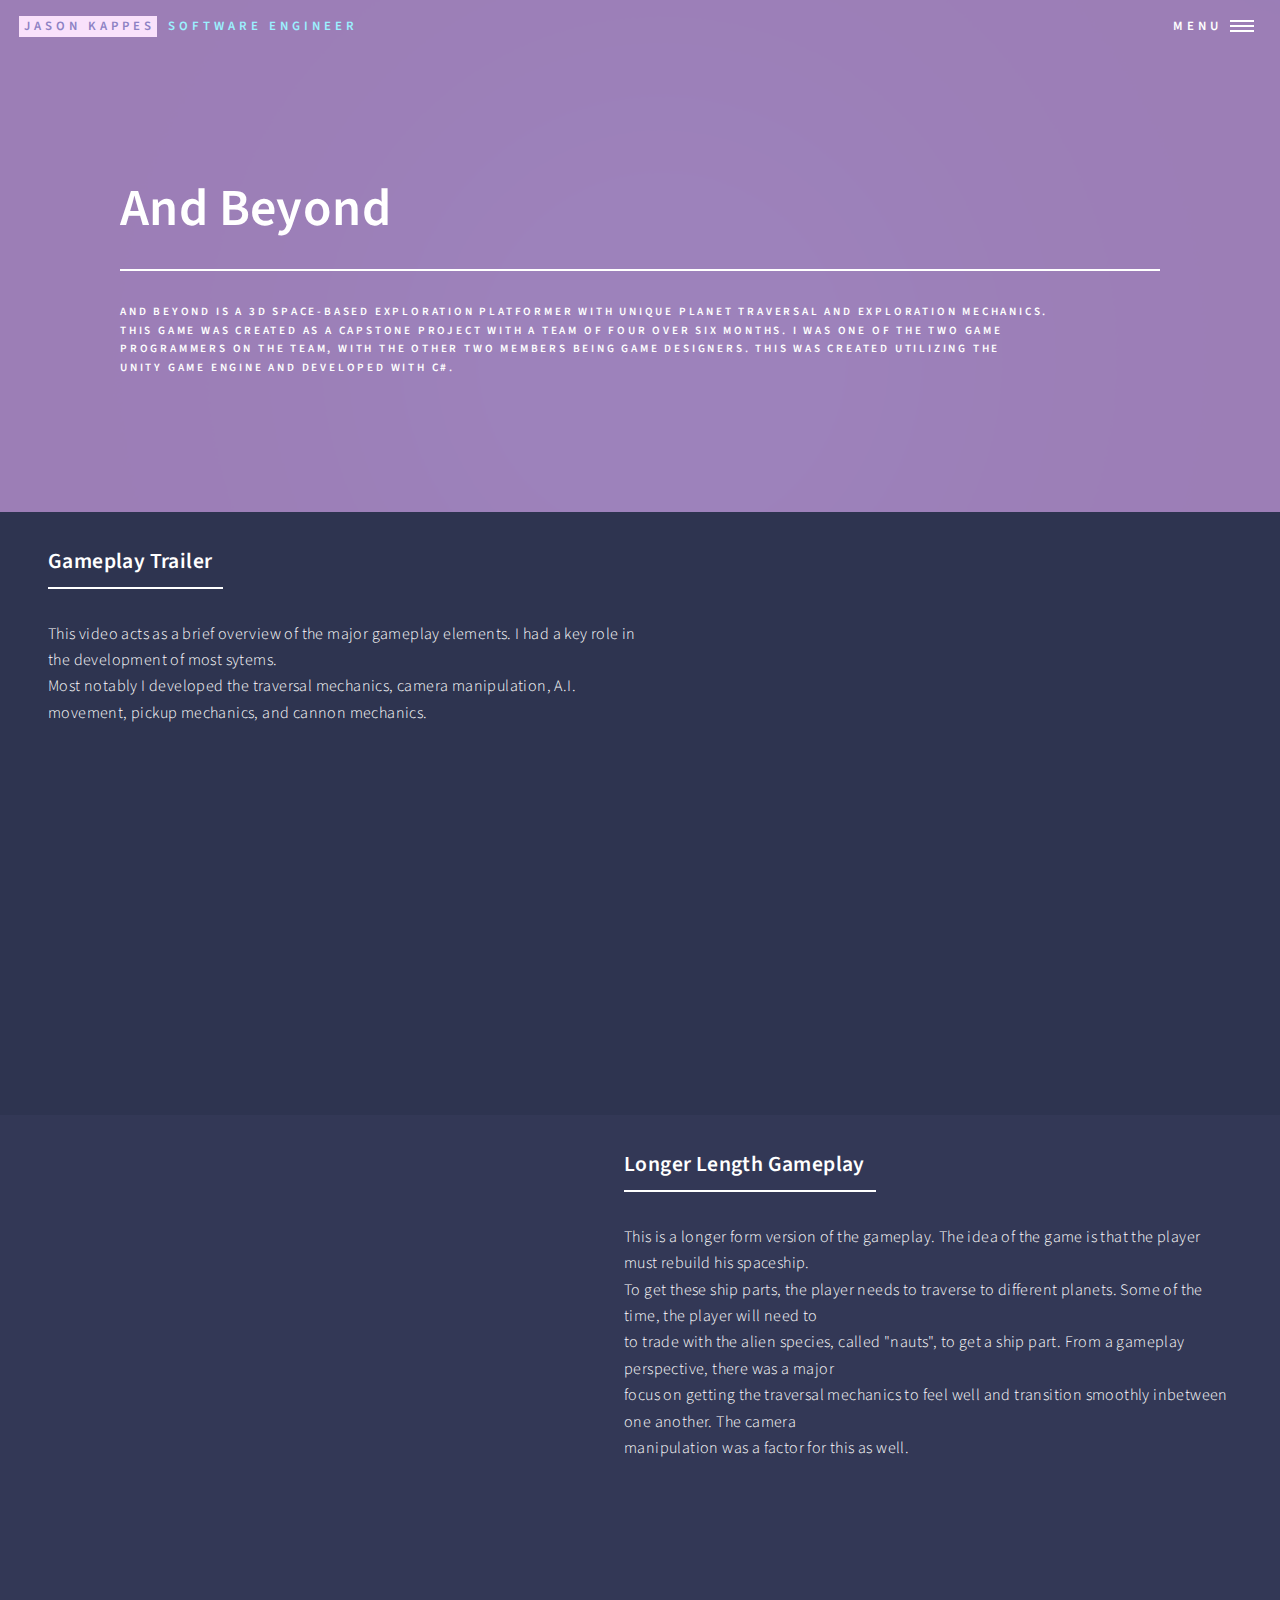
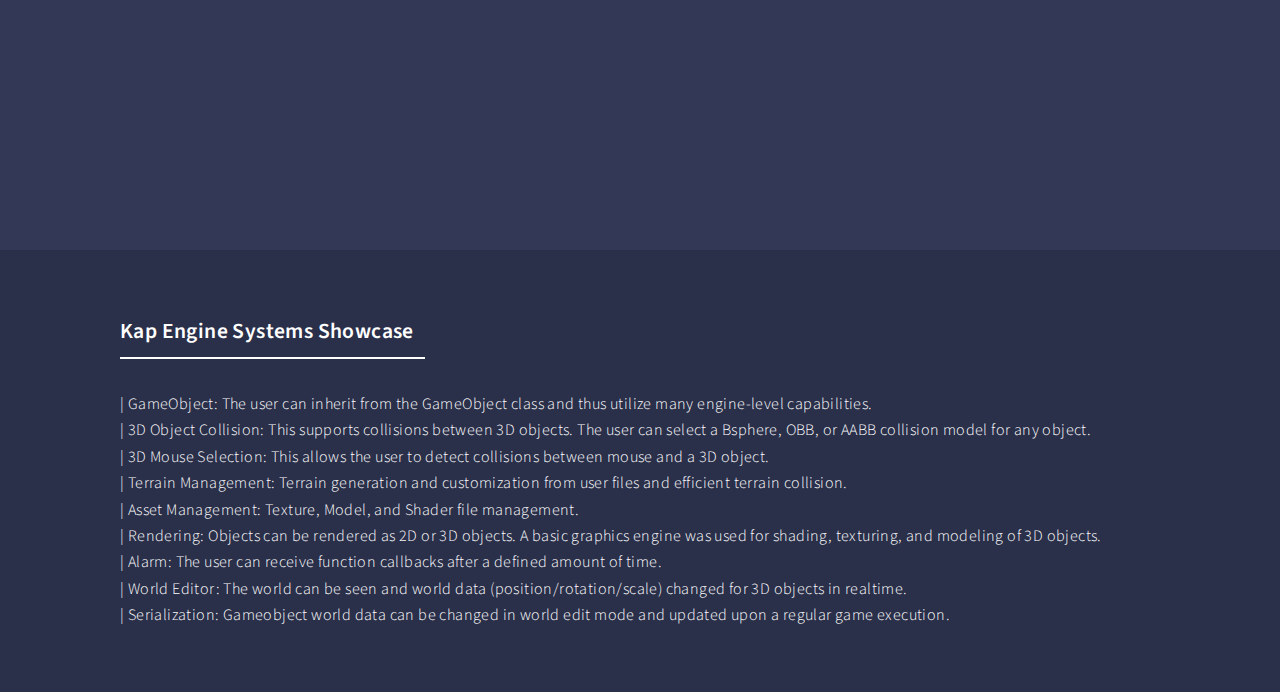
==== commit 427300bc: "changes to andbeyond page" ====
--- a/andbeyond.html
+++ b/andbeyond.html
@@ -48,13 +48,14 @@
 								<img src="images/lightred.png" alt="" />
 							</span>
 							<header class="major">
-								<h1>KAP Engine</h1>
+								<h1>And Beyond</h1>
 							</header>
 							<div class="content">
 								<p>
-									Kap Engine is an independent 6 month software development project focused on creating a 3D video game engine in C++.<br />
-									It was built on top of a basic OpenGL graphics engine. I focused on robust, scalable, and optimized system design <br />
-									that prioritized de-coupling. Most systems utilize design patterns such as singleton, strategy, visitor, and attorney/client.
+									And Beyond is a 3D space-based exploration platformer with unique planet traversal and exploration mechanics. <br />
+									This game was created as a Capstone project with a team of four over six months. I was one of the two game <br />
+									programmers on the team, with the other two members being game designers. This was created utilizing the <br />
+									Unity game engine and developed with C#.
 								</p>
 							</div>
 						</div>
@@ -68,11 +69,13 @@
 								<div class="content">
 									<div class="inner">
 										<header class="major">
-											<h3>Gameplay Showcase</h3>
+											<h3>Gameplay Trailer</h3>
 										</header>
-										<p>This video showcases the collaboration of various gameplay systems inside my engine. This gameplay more or less acted as an engine "stress test" and is a gage for the type of games that can be created using Kap Engine.</p>
+										<p>This video acts as a brief overview of the major gameplay elements. I had a key role in the development of most sytems. <br />
+										Most notably I developed the traversal mechanics, camera manipulation, A.I. movement, pickup mechanics, and cannon mechanics.
+										</p>
 										<ul class="actions">
-											<li><iframe width="560" height="315" src="https://www.youtube.com/embed/-JUpuFXK6Q8" frameborder="0" allow="accelerometer; autoplay; encrypted-media; gyroscope; picture-in-picture" allowfullscreen></iframe></li>
+											<li><iframe width="560" height="315" src="https://www.youtube.com/embed/93X1iMZeL8Q" frameborder="0" allow="accelerometer; autoplay; encrypted-media; gyroscope; picture-in-picture" allowfullscreen></iframe></li>
 										</ul>
 									</div>
 								</div>
@@ -81,11 +84,15 @@
 								<div class="content">
 									<div class="inner">
 										<header class="major">
-											<h3>World Editor Showcase</h3>
+											<h3>Longer Length Gameplay</h3>
 										</header>
-										<p> This video showcases the various capabilities granted to a user in world editor mode. Any 'scene' that the user creates can be ran with world edit mode enabled. This allows the user to select any object in 3D space and change its world data, duplicate, or delete the selected object. Any changes made for an object in world edit mode are saved.</p>
+										<p>This is a longer form version of the gameplay. The idea of the game is that the player must rebuild his spaceship.<br />
+										To get these ship parts, the player needs to traverse to different planets. Some of the time, the player will need to <br />
+										to trade with the alien species, called "nauts", to get a ship part. From a gameplay perspective, there was a major <br />
+										focus on getting the traversal mechanics to feel well and transition smoothly inbetween one another. The camera <br />
+										manipulation was a factor for this as well.</p>
 										<ul class="actions">
-											<li><iframe width="560" height="315" src="https://www.youtube.com/embed/WFB6Ou1Po70" frameborder="0" allow="accelerometer; autoplay; encrypted-media; gyroscope; picture-in-picture" allowfullscreen></iframe></li>
+											<li><iframe width="560" height="315" src="https://www.youtube.com/embed/18EfKPa6N08" frameborder="0" allow="accelerometer; autoplay; encrypted-media; gyroscope; picture-in-picture" allowfullscreen></iframe></li>
 										</ul>
 									</div>
 								</div>
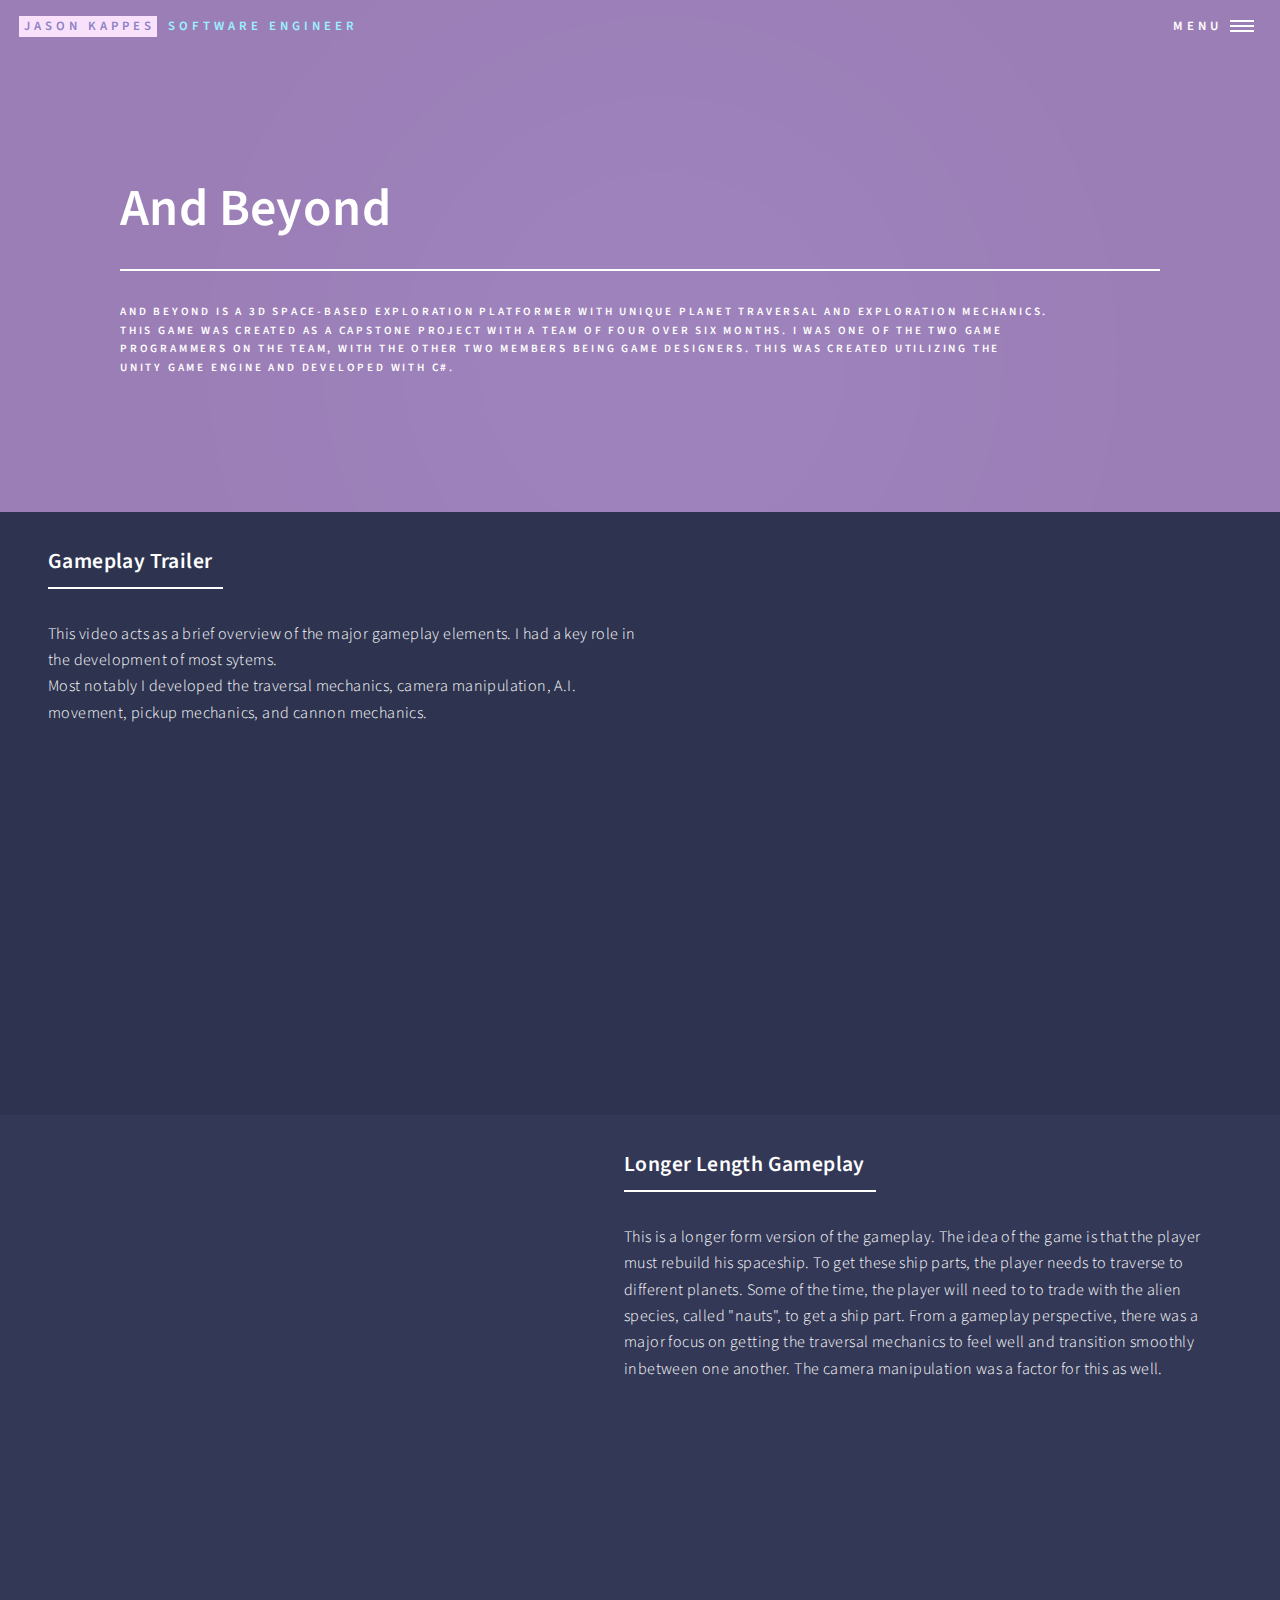
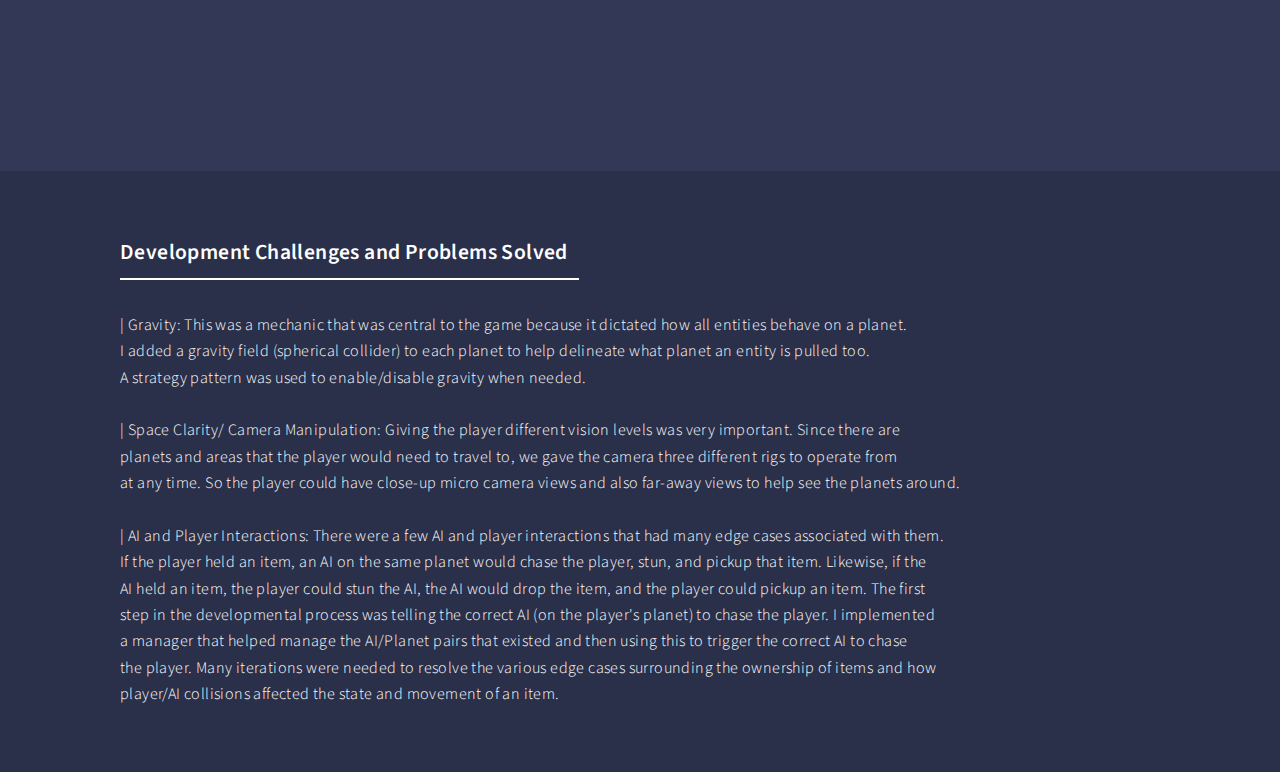
==== commit 3f1296e1: "Update andbeyond.html" ====
--- a/andbeyond.html
+++ b/andbeyond.html
@@ -86,10 +86,10 @@
 										<header class="major">
 											<h3>Longer Length Gameplay</h3>
 										</header>
-										<p>This is a longer form version of the gameplay. The idea of the game is that the player must rebuild his spaceship.<br />
-										To get these ship parts, the player needs to traverse to different planets. Some of the time, the player will need to <br />
-										to trade with the alien species, called "nauts", to get a ship part. From a gameplay perspective, there was a major <br />
-										focus on getting the traversal mechanics to feel well and transition smoothly inbetween one another. The camera <br />
+										<p>This is a longer form version of the gameplay. The idea of the game is that the player must rebuild his spaceship.
+										To get these ship parts, the player needs to traverse to different planets. Some of the time, the player will need to
+										to trade with the alien species, called "nauts", to get a ship part. From a gameplay perspective, there was a major
+										focus on getting the traversal mechanics to feel well and transition smoothly inbetween one another. The camera
 										manipulation was a factor for this as well.</p>
 										<ul class="actions">
 											<li><iframe width="560" height="315" src="https://www.youtube.com/embed/18EfKPa6N08" frameborder="0" allow="accelerometer; autoplay; encrypted-media; gyroscope; picture-in-picture" allowfullscreen></iframe></li>
@@ -103,18 +103,22 @@
 						<section id="two">
 							<div class="inner">
 								<header class="major">
-									<h3>Kap Engine Systems Showcase</h3>
+									<h3>Development Challenges and Problems Solved</h3>
 								</header>
 								<p>
-									| GameObject: The user can inherit from the GameObject class and thus utilize many engine-level capabilities.<br />
-									| 3D Object Collision: This supports collisions between 3D objects. The user can select a Bsphere, OBB, or AABB collision model for any object.<br />
-									| 3D Mouse Selection: This allows the user to detect collisions between mouse and a 3D object.<br />
-									| Terrain Management: Terrain generation and customization from user files and efficient terrain collision.<br />
-									| Asset Management: Texture, Model, and Shader file management.<br />
-									| Rendering: Objects can be rendered as 2D or 3D objects. A basic graphics engine was used for shading, texturing, and modeling of 3D objects.<br />
-									| Alarm: The user can receive function callbacks after a defined amount of time.<br />
-									| World Editor: The world can be seen and world data (position/rotation/scale) changed for 3D objects in realtime.<br />
-									| Serialization: Gameobject world data can be changed in world edit mode and updated upon a regular game execution.<br />
+									| Gravity: This was a mechanic that was central to the game because it dictated how all entities behave on a planet. <br />
+									I added a gravity field (spherical collider) to each planet to help delineate what planet an entity is pulled too. <br />
+									A strategy pattern was used to enable/disable gravity when needed.<br /><br />
+									| Space Clarity/ Camera Manipulation: Giving the player different vision levels was very important. Since there are <br />
+									planets and areas that the player would need to travel to, we gave the camera three different rigs to operate from <br />
+									at any time. So the player could have close-up micro camera views and also far-away views to help see the planets around. <br /><br />
+									| AI and Player Interactions: There were a few AI and player interactions that had many edge cases associated with them. <br />
+									If the player held an item, an AI on the same planet would chase the player, stun, and pickup that item. Likewise, if the <br />
+									AI held an item, the player could stun the AI, the AI would drop the item, and the player could pickup an item. The first  <br />
+									step in the developmental process was telling the correct AI (on the player's planet) to chase the player. I implemented <br />
+									a manager that helped manage the AI/Planet pairs that existed and then using this to trigger the correct AI to chase <br />
+									the player. Many iterations were needed to resolve the various edge cases surrounding the ownership of items and how <br />
+									player/AI collisions affected the state and movement of an item.<br />
 								</p>
 							</div>
 						</section>
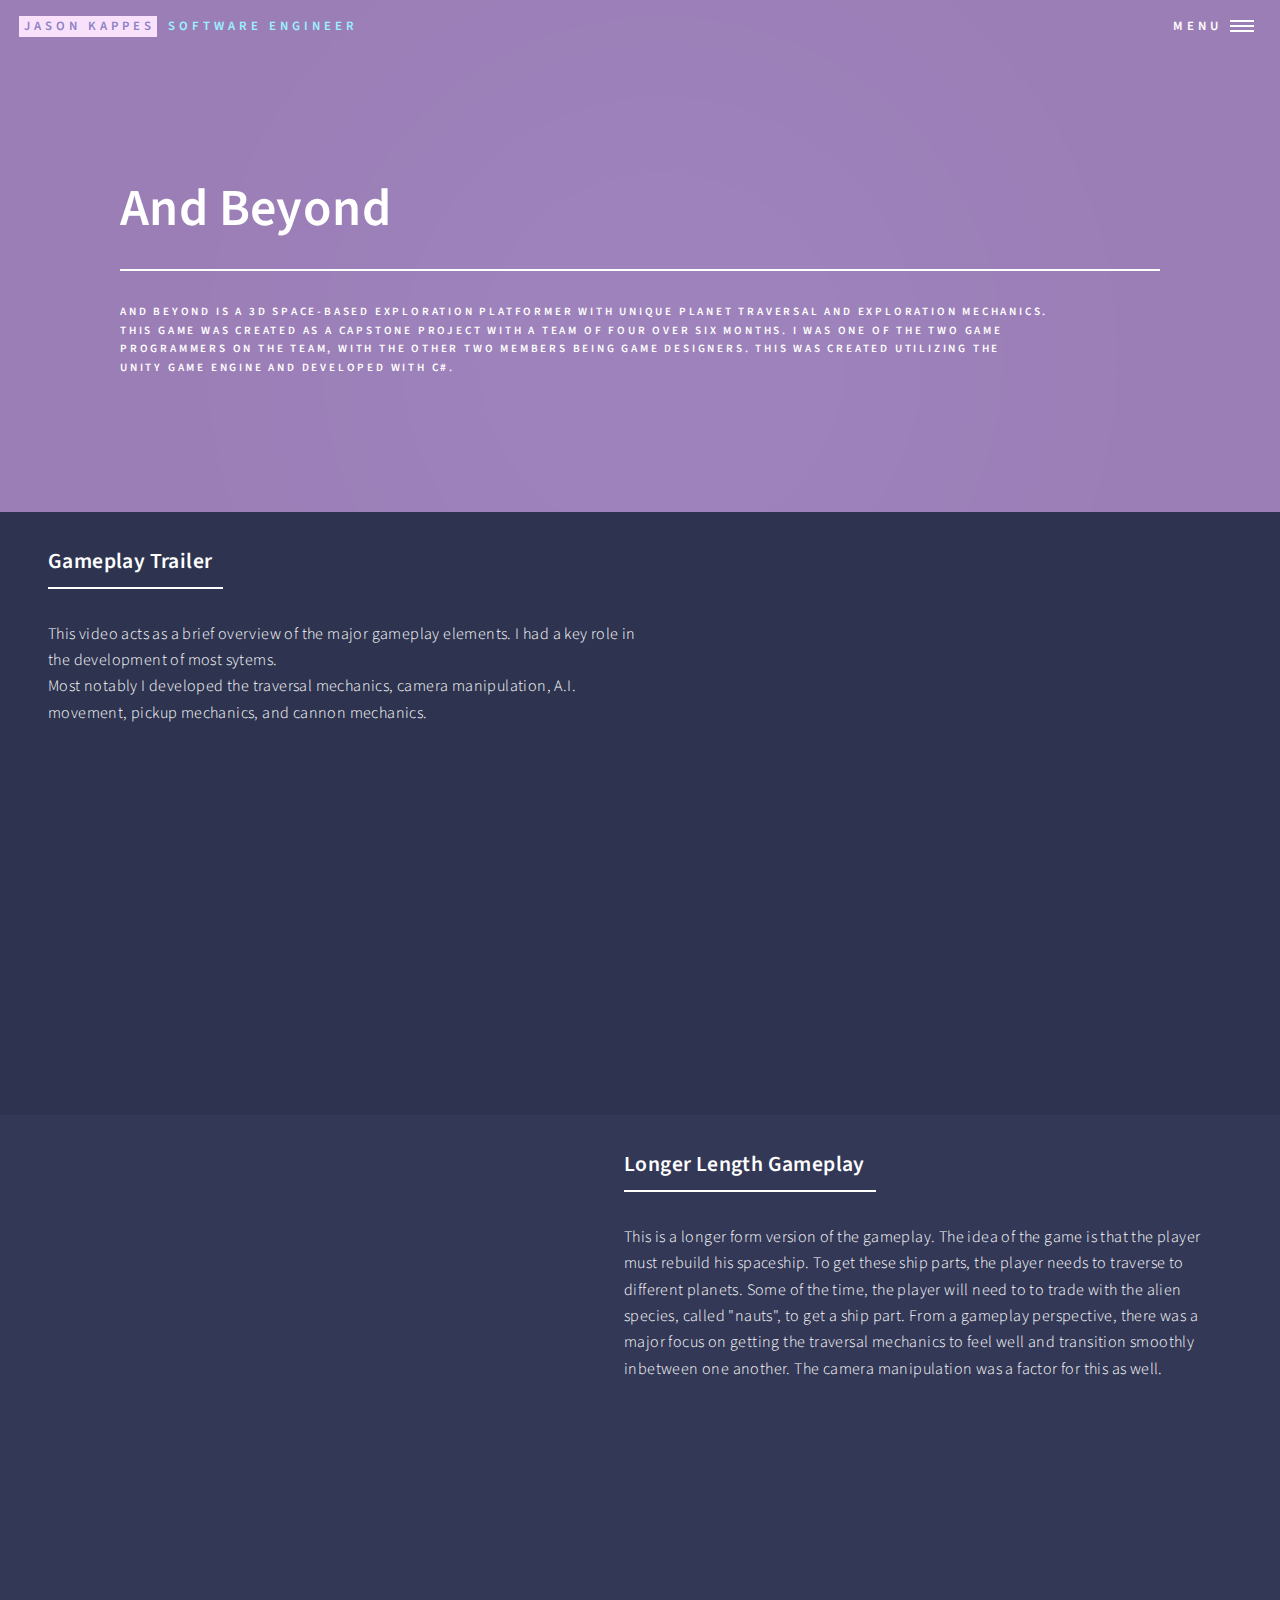
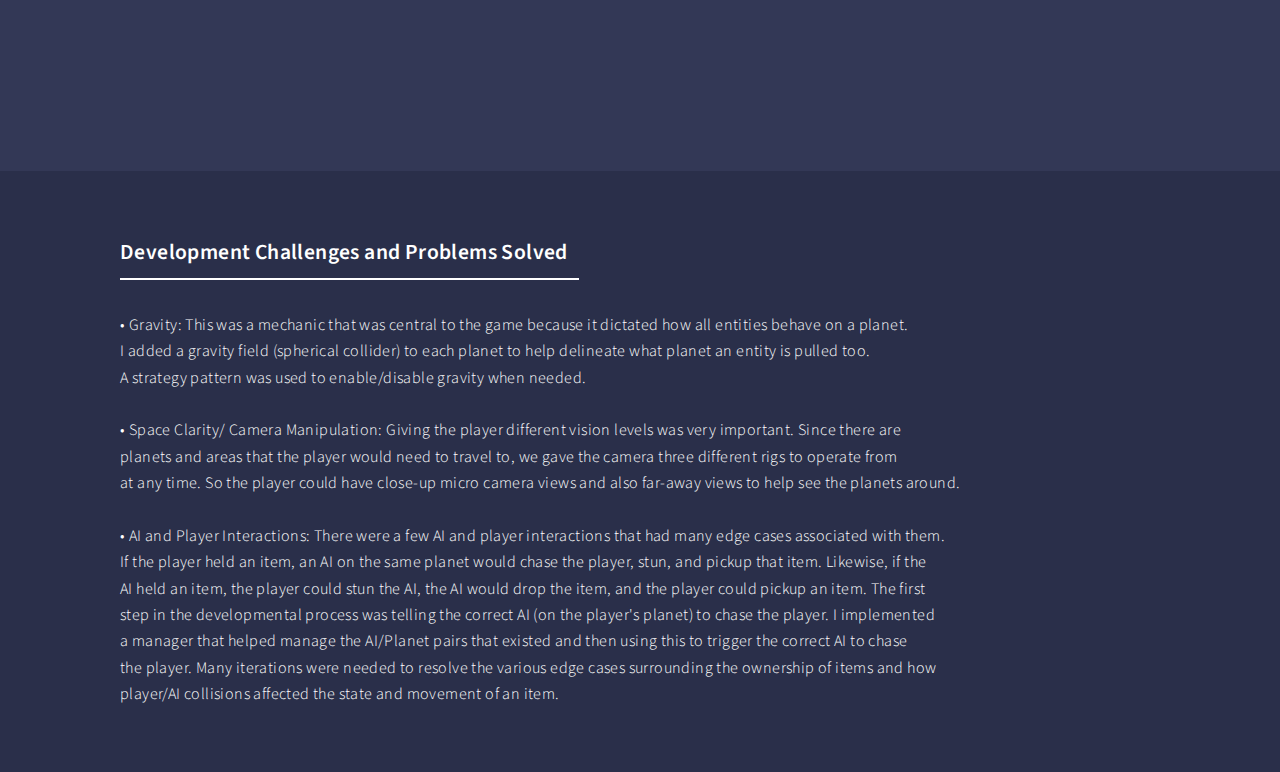
==== commit 628d360e: "tweaks" ====
--- a/andbeyond.html
+++ b/andbeyond.html
@@ -106,13 +106,13 @@
 									<h3>Development Challenges and Problems Solved</h3>
 								</header>
 								<p>
-									| Gravity: This was a mechanic that was central to the game because it dictated how all entities behave on a planet. <br />
+									• Gravity: This was a mechanic that was central to the game because it dictated how all entities behave on a planet. <br />
 									I added a gravity field (spherical collider) to each planet to help delineate what planet an entity is pulled too. <br />
 									A strategy pattern was used to enable/disable gravity when needed.<br /><br />
-									| Space Clarity/ Camera Manipulation: Giving the player different vision levels was very important. Since there are <br />
+									• Space Clarity/ Camera Manipulation: Giving the player different vision levels was very important. Since there are <br />
 									planets and areas that the player would need to travel to, we gave the camera three different rigs to operate from <br />
 									at any time. So the player could have close-up micro camera views and also far-away views to help see the planets around. <br /><br />
-									| AI and Player Interactions: There were a few AI and player interactions that had many edge cases associated with them. <br />
+									• AI and Player Interactions: There were a few AI and player interactions that had many edge cases associated with them. <br />
 									If the player held an item, an AI on the same planet would chase the player, stun, and pickup that item. Likewise, if the <br />
 									AI held an item, the player could stun the AI, the AI would drop the item, and the player could pickup an item. The first  <br />
 									step in the developmental process was telling the correct AI (on the player's planet) to chase the player. I implemented <br />
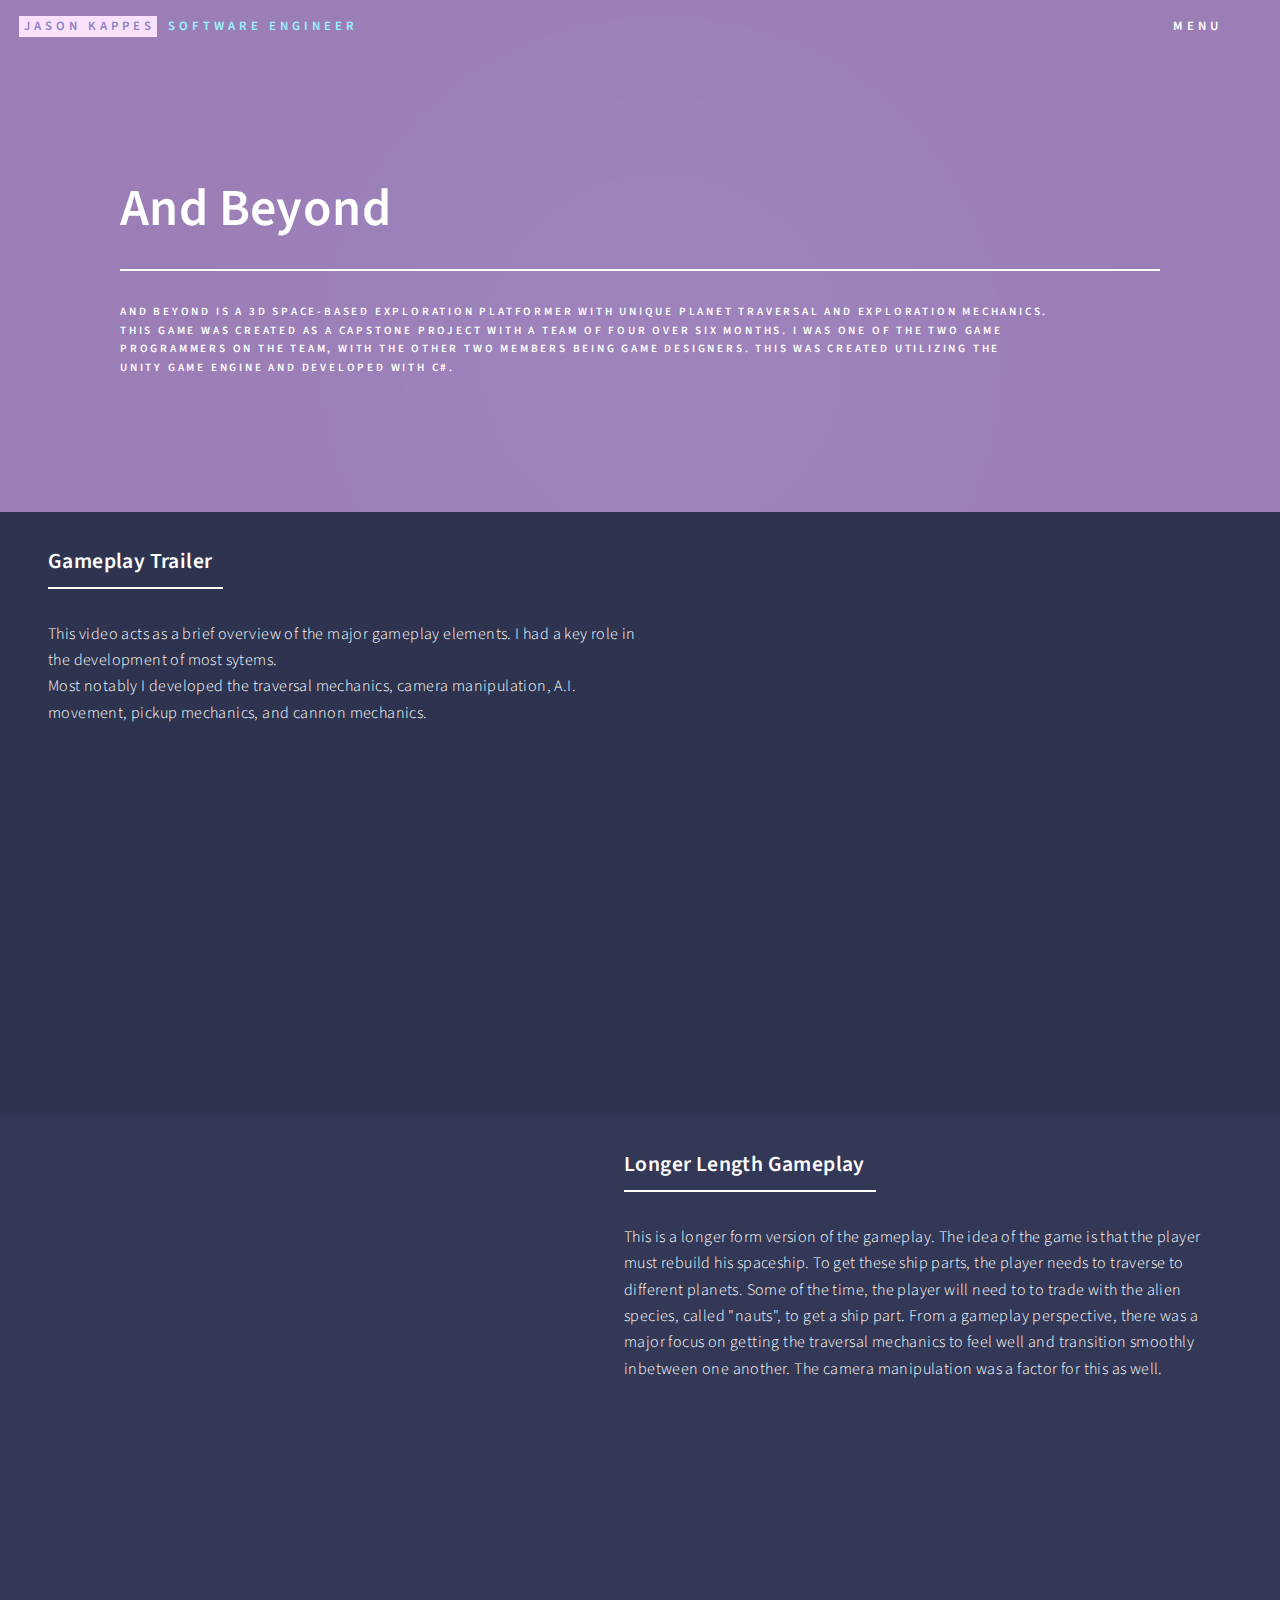
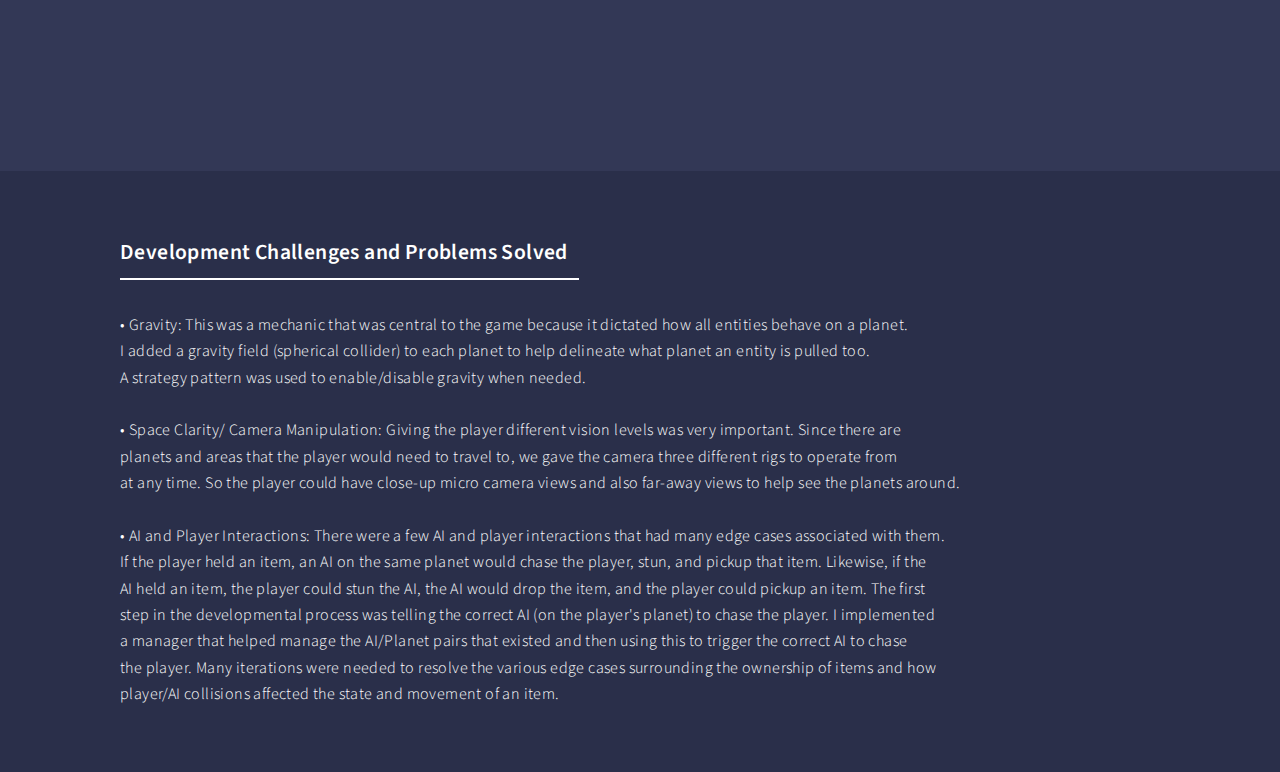
==== commit ebc387fc: "removing menus" ====
--- a/andbeyond.html
+++ b/andbeyond.html
@@ -25,20 +25,6 @@
 							<a href="#menu">Menu</a>
 						</nav>
 					</header>
-
-				<!-- Menu -->
-					<nav id="menu">
-						<ul class="links">
-							<li><a href="index.html">Home</a></li>
-							<li><a href="landing.html">Landing</a></li>
-							<li><a href="generic.html">Generic</a></li>
-							<li><a href="elements.html">Elements</a></li>
-						</ul>
-						<ul class="actions stacked">
-							<li><a href="#" class="button primary fit">View My Projects</a></li>
-							<li><a href="#" class="button fit">Log In</a></li>
-						</ul>
-					</nav>
 
 				<!-- Banner -->
 				<!-- Note: The "styleN" class below should match that of the header element. -->
--- a/assets/css/main.css
+++ b/assets/css/main.css
@@ -3197,7 +3197,7 @@
 				}
 
 					#header nav a[href="#menu"]:before, #header nav a[href="#menu"]:after {
-						background-image: url("data:image/svg+xml;charset=utf8,%3Csvg xmlns='http://www.w3.org/2000/svg' width='24' height='32' viewBox='0 0 24 32' preserveAspectRatio='none'%3E%3Cstyle%3Eline %7B stroke-width: 2px%3B stroke: %23ffffff%3B %7D%3C/style%3E%3Cline x1='0' y1='11' x2='24' y2='11' /%3E%3Cline x1='0' y1='21' x2='24' y2='21' /%3E%3Cline x1='0' y1='16' x2='24' y2='16' /%3E%3C/svg%3E");
+						/* background-image: url("data:image/svg+xml;charset=utf8,%3Csvg xmlns='http://www.w3.org/2000/svg' width='24' height='32' viewBox='0 0 24 32' preserveAspectRatio='none'%3E%3Cstyle%3Eline %7B stroke-width: 2px%3B stroke: %23ffffff%3B %7D%3C/style%3E%3Cline x1='0' y1='11' x2='24' y2='11' /%3E%3Cline x1='0' y1='21' x2='24' y2='21' /%3E%3Cline x1='0' y1='16' x2='24' y2='16' /%3E%3C/svg%3E");
 						background-position: center;
 						background-repeat: no-repeat;
 						background-size: 24px 32px;
@@ -3209,16 +3209,18 @@
 						top: 0;
 						vertical-align: middle;
 						width: 24px;
+						*/
 					}
 
 					#header nav a[href="#menu"]:after {
-						-moz-transition: opacity 0.2s ease-in-out;
+						/* -moz-transition: opacity 0.2s ease-in-out;
 						-webkit-transition: opacity 0.2s ease-in-out;
 						-ms-transition: opacity 0.2s ease-in-out;
 						transition: opacity 0.2s ease-in-out;
 						background-image: url("data:image/svg+xml;charset=utf8,%3Csvg xmlns='http://www.w3.org/2000/svg' width='24' height='32' viewBox='0 0 24 32' preserveAspectRatio='none'%3E%3Cstyle%3Eline %7B stroke-width: 2px%3B stroke: %239bf1ff%3B %7D%3C/style%3E%3Cline x1='0' y1='11' x2='24' y2='11' /%3E%3Cline x1='0' y1='21' x2='24' y2='21' /%3E%3Cline x1='0' y1='16' x2='24' y2='16' /%3E%3C/svg%3E");
 						opacity: 0;
 						z-index: 1;
+							*/
 					}
 
 					#header nav a[href="#menu"]:hover:after, #header nav a[href="#menu"]:active:after {
@@ -3781,6 +3783,7 @@
 /* Menu */
 
 	#menu {
+		/*
 		-moz-transition: -moz-transform 0.35s ease, opacity 0.35s ease, visibility 0.35s;
 		-webkit-transition: -webkit-transform 0.35s ease, opacity 0.35s ease, visibility 0.35s;
 		-ms-transition: -ms-transform 0.35s ease, opacity 0.35s ease, visibility 0.35s;
@@ -3810,6 +3813,7 @@
 		visibility: hidden;
 		width: 100%;
 		z-index: 10002;
+		*/
 	}
 
 		#menu .inner {
@@ -3874,6 +3878,7 @@
 					}
 
 		#menu .close {
+			/*
 			-moz-transition: color 0.2s ease-in-out;
 			-webkit-transition: color 0.2s ease-in-out;
 			-ms-transition: color 0.2s ease-in-out;
@@ -3894,6 +3899,7 @@
 			vertical-align: middle;
 			white-space: nowrap;
 			width: 8em;
+				*/
 		}
 
 			#menu .close:before, #menu .close:after {
@@ -3913,12 +3919,17 @@
 			}
 
 			#menu .close:before {
+				/*
 				background-image: url("data:image/svg+xml;charset=utf8,%3Csvg xmlns='http://www.w3.org/2000/svg' xmlns:xlink='http://www.w3.org/1999/xlink' width='20px' height='20px' viewBox='0 0 20 20' zoomAndPan='disable'%3E%3Cstyle%3Eline %7B stroke: %23ffffff%3B stroke-width: 2%3B %7D%3C/style%3E%3Cline x1='0' y1='0' x2='20' y2='20' /%3E%3Cline x1='20' y1='0' x2='0' y2='20' /%3E%3C/svg%3E");
-			}
+			*/
+					}
 
 			#menu .close:after {
+				/*
 				background-image: url("data:image/svg+xml;charset=utf8,%3Csvg xmlns='http://www.w3.org/2000/svg' xmlns:xlink='http://www.w3.org/1999/xlink' width='20px' height='20px' viewBox='0 0 20 20' zoomAndPan='disable'%3E%3Cstyle%3Eline %7B stroke: %239bf1ff%3B stroke-width: 2%3B %7D%3C/style%3E%3Cline x1='0' y1='0' x2='20' y2='20' /%3E%3Cline x1='20' y1='0' x2='0' y2='20' /%3E%3C/svg%3E");
-				opacity: 0;
+				
+					opacity: 0;
+					*/
 			}
 
 			#menu .close:hover:after, #menu .close:active:after {
@@ -3926,7 +3937,7 @@
 			}
 
 	body.is-ie #menu {
-		background: rgba(42, 47, 74, 0.975);
+		background: rgba(42, 47, 74, 0.0);
 	}
 
 	body.is-menu-visible #wrapper {
@@ -3943,10 +3954,12 @@
 	}
 
 		body.is-menu-visible #menu .inner {
+			/*
 			-moz-transform: none;
 			-webkit-transform: none;
 			-ms-transform: none;
 			transform: none;
 			opacity: 1;
 			visibility: visible;
+				*/
 		}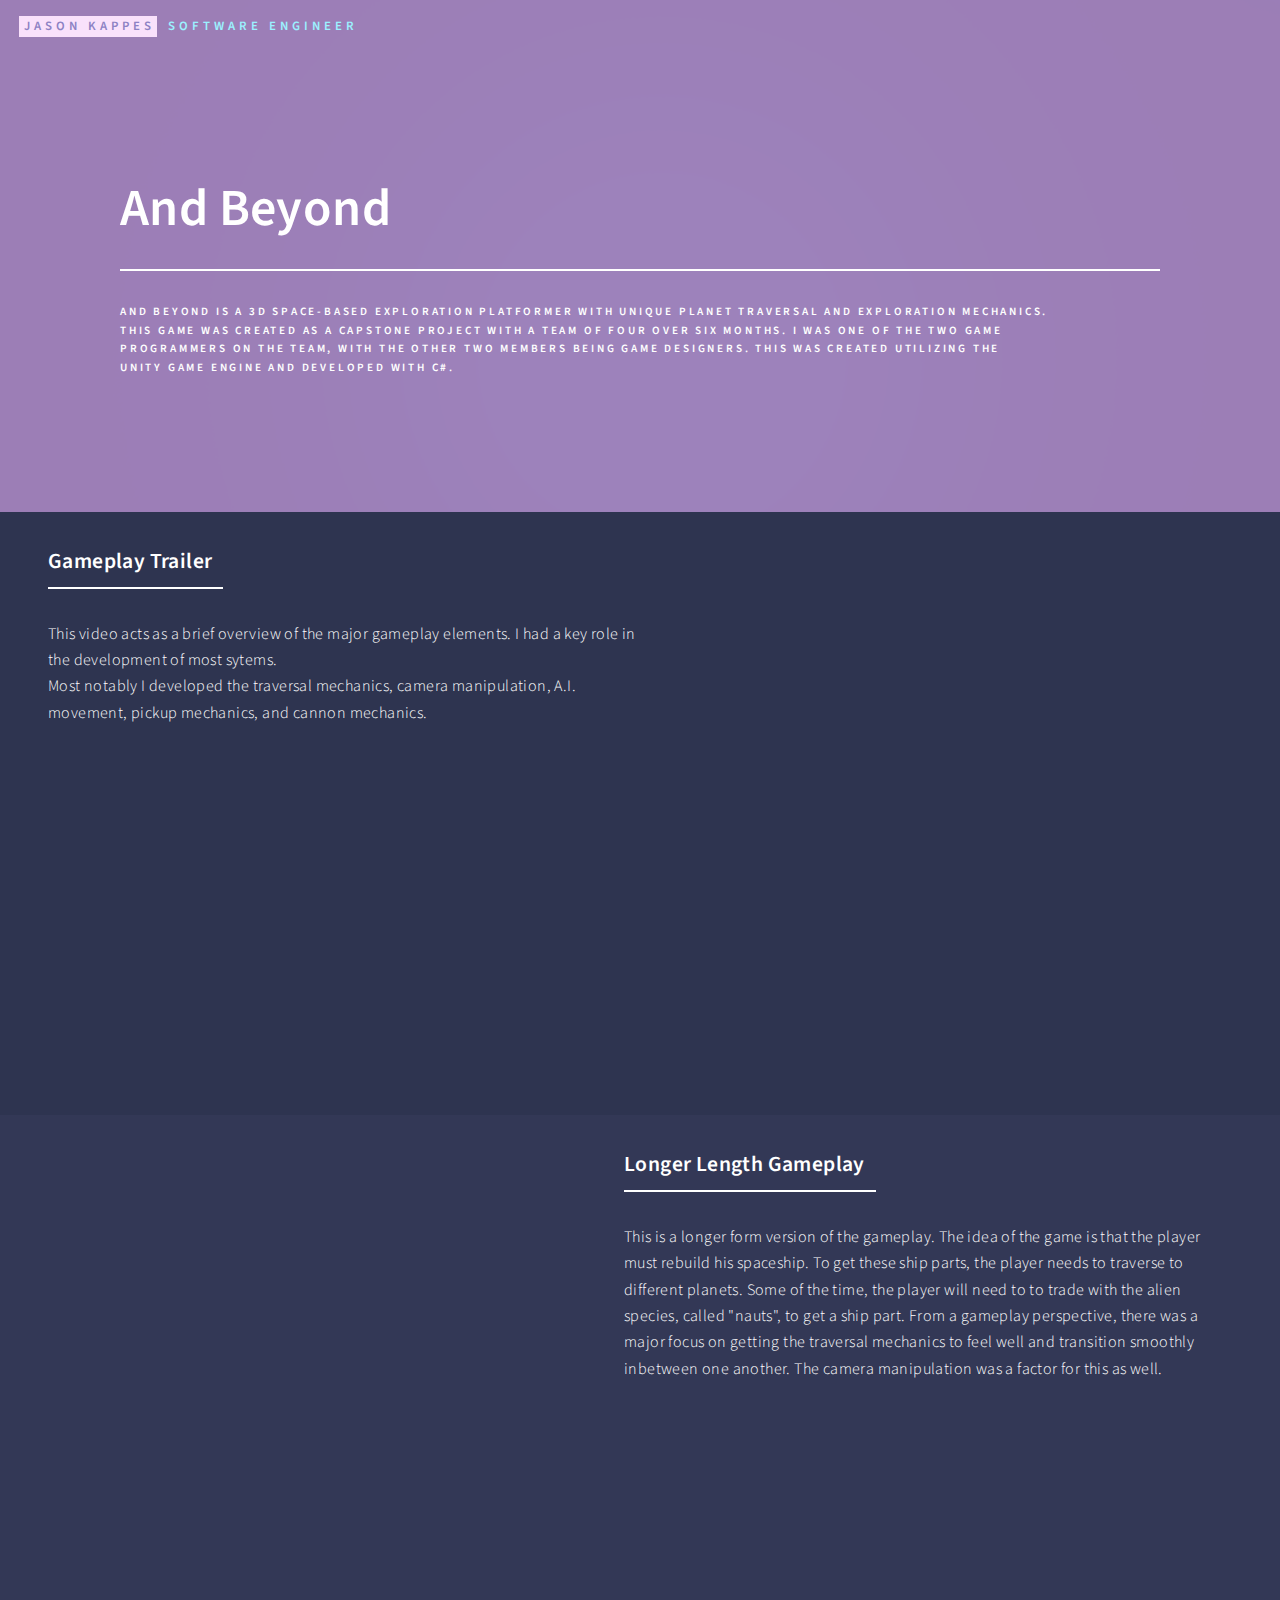
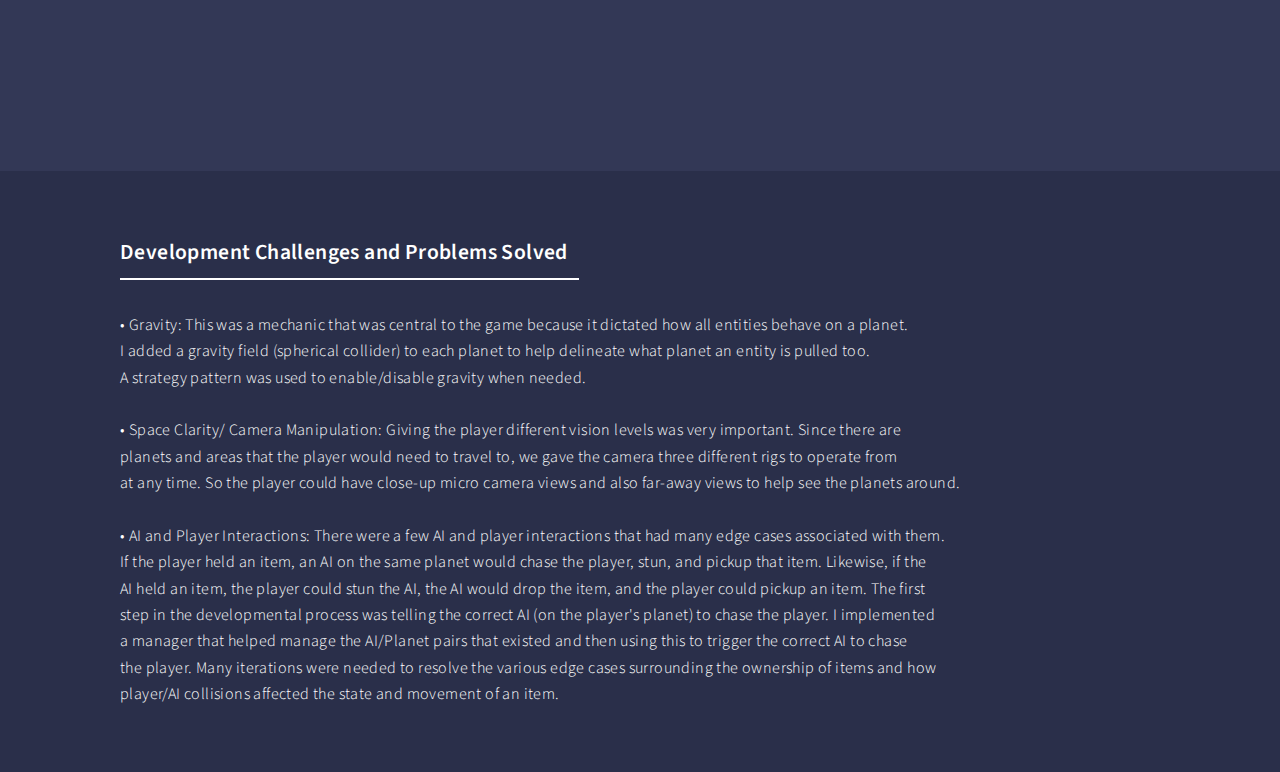
==== commit daf0657e: "remove contact portion and menus" ====
--- a/andbeyond.html
+++ b/andbeyond.html
@@ -21,9 +21,6 @@
 				<!-- Note: The "styleN" class below should match that of the banner element. -->
 					<header id="header" class="alt style2">
 						<a href="index.html" class="logo"><strong>Jason Kappes</strong> <span>Software Engineer</span></a>
-						<nav>
-							<a href="#menu">Menu</a>
-						</nav>
 					</header>
 
 				<!-- Banner -->
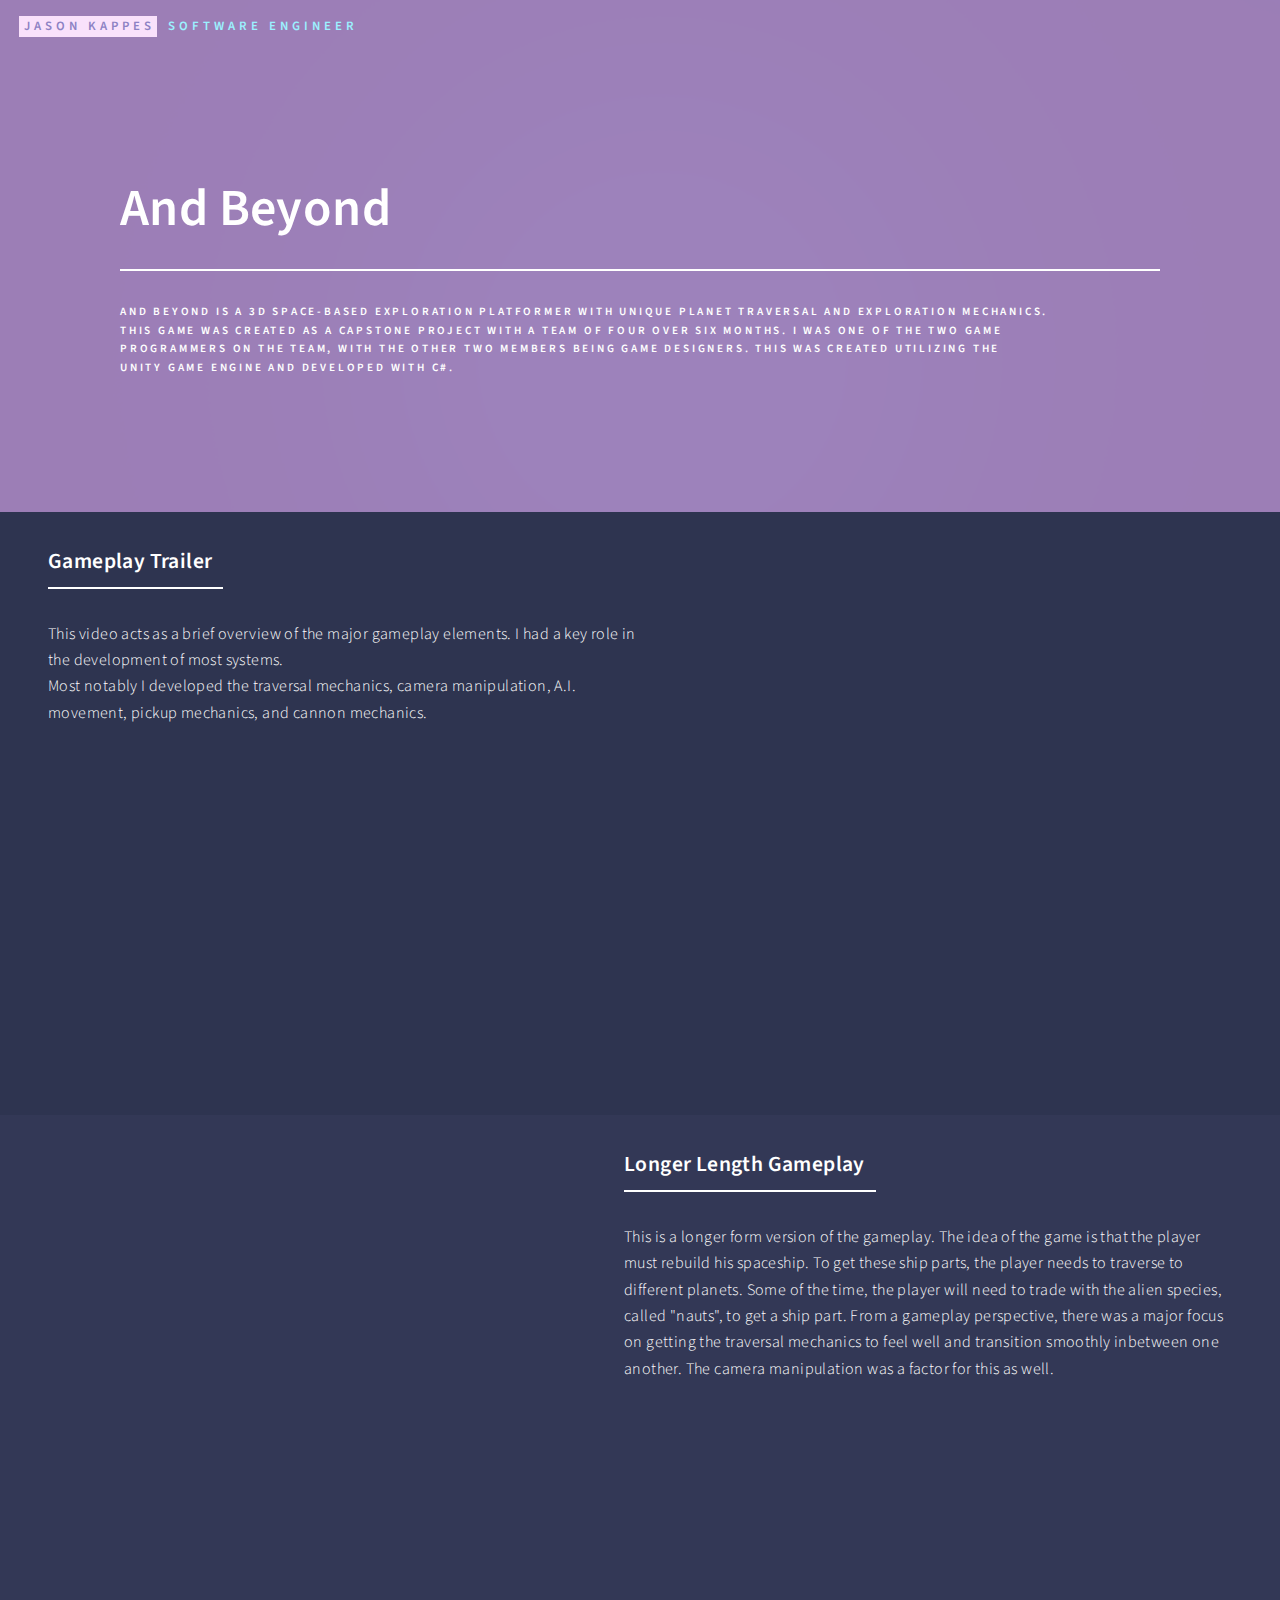
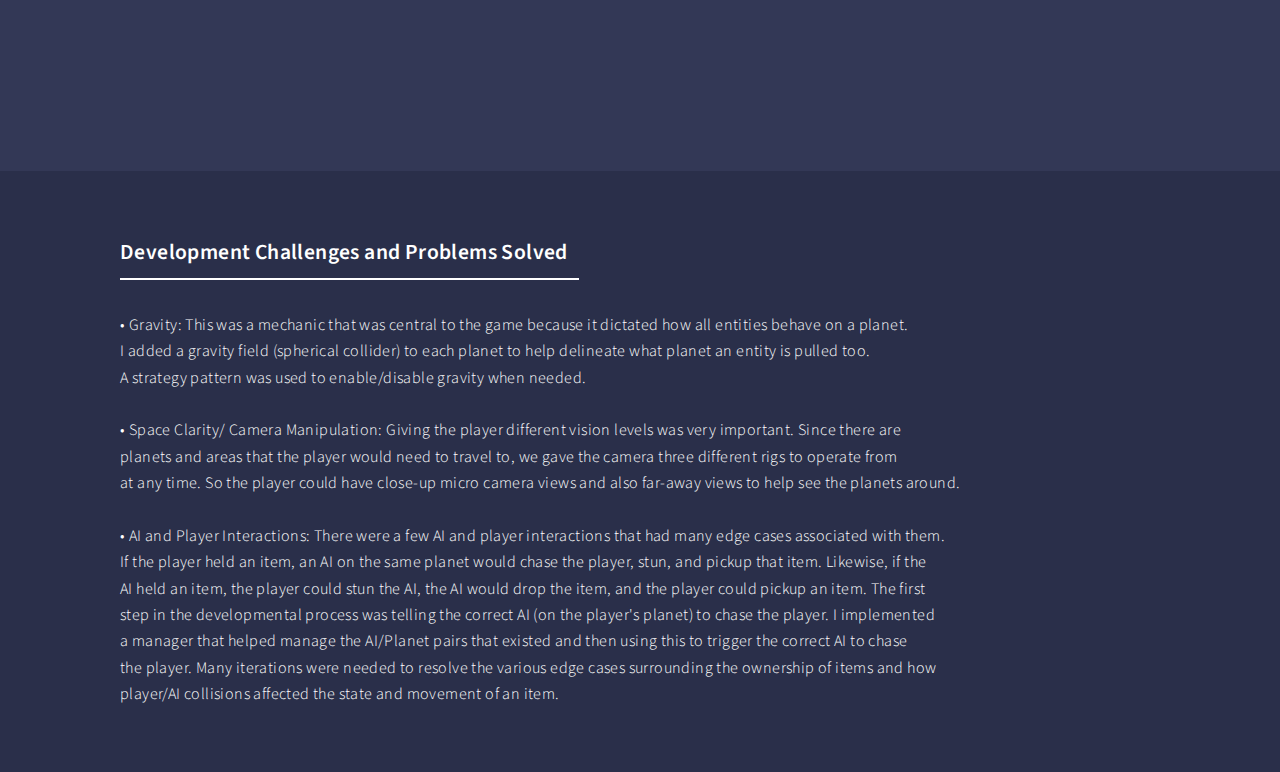
==== commit e1ae7f95: "Update andbeyond.html" ====
--- a/andbeyond.html
+++ b/andbeyond.html
@@ -54,7 +54,7 @@
 										<header class="major">
 											<h3>Gameplay Trailer</h3>
 										</header>
-										<p>This video acts as a brief overview of the major gameplay elements. I had a key role in the development of most sytems. <br />
+										<p>This video acts as a brief overview of the major gameplay elements. I had a key role in the development of most systems. <br />
 										Most notably I developed the traversal mechanics, camera manipulation, A.I. movement, pickup mechanics, and cannon mechanics.
 										</p>
 										<ul class="actions">
@@ -70,7 +70,7 @@
 											<h3>Longer Length Gameplay</h3>
 										</header>
 										<p>This is a longer form version of the gameplay. The idea of the game is that the player must rebuild his spaceship.
-										To get these ship parts, the player needs to traverse to different planets. Some of the time, the player will need to
+										To get these ship parts, the player needs to traverse to different planets. Some of the time, the player will need
 										to trade with the alien species, called "nauts", to get a ship part. From a gameplay perspective, there was a major
 										focus on getting the traversal mechanics to feel well and transition smoothly inbetween one another. The camera
 										manipulation was a factor for this as well.</p>
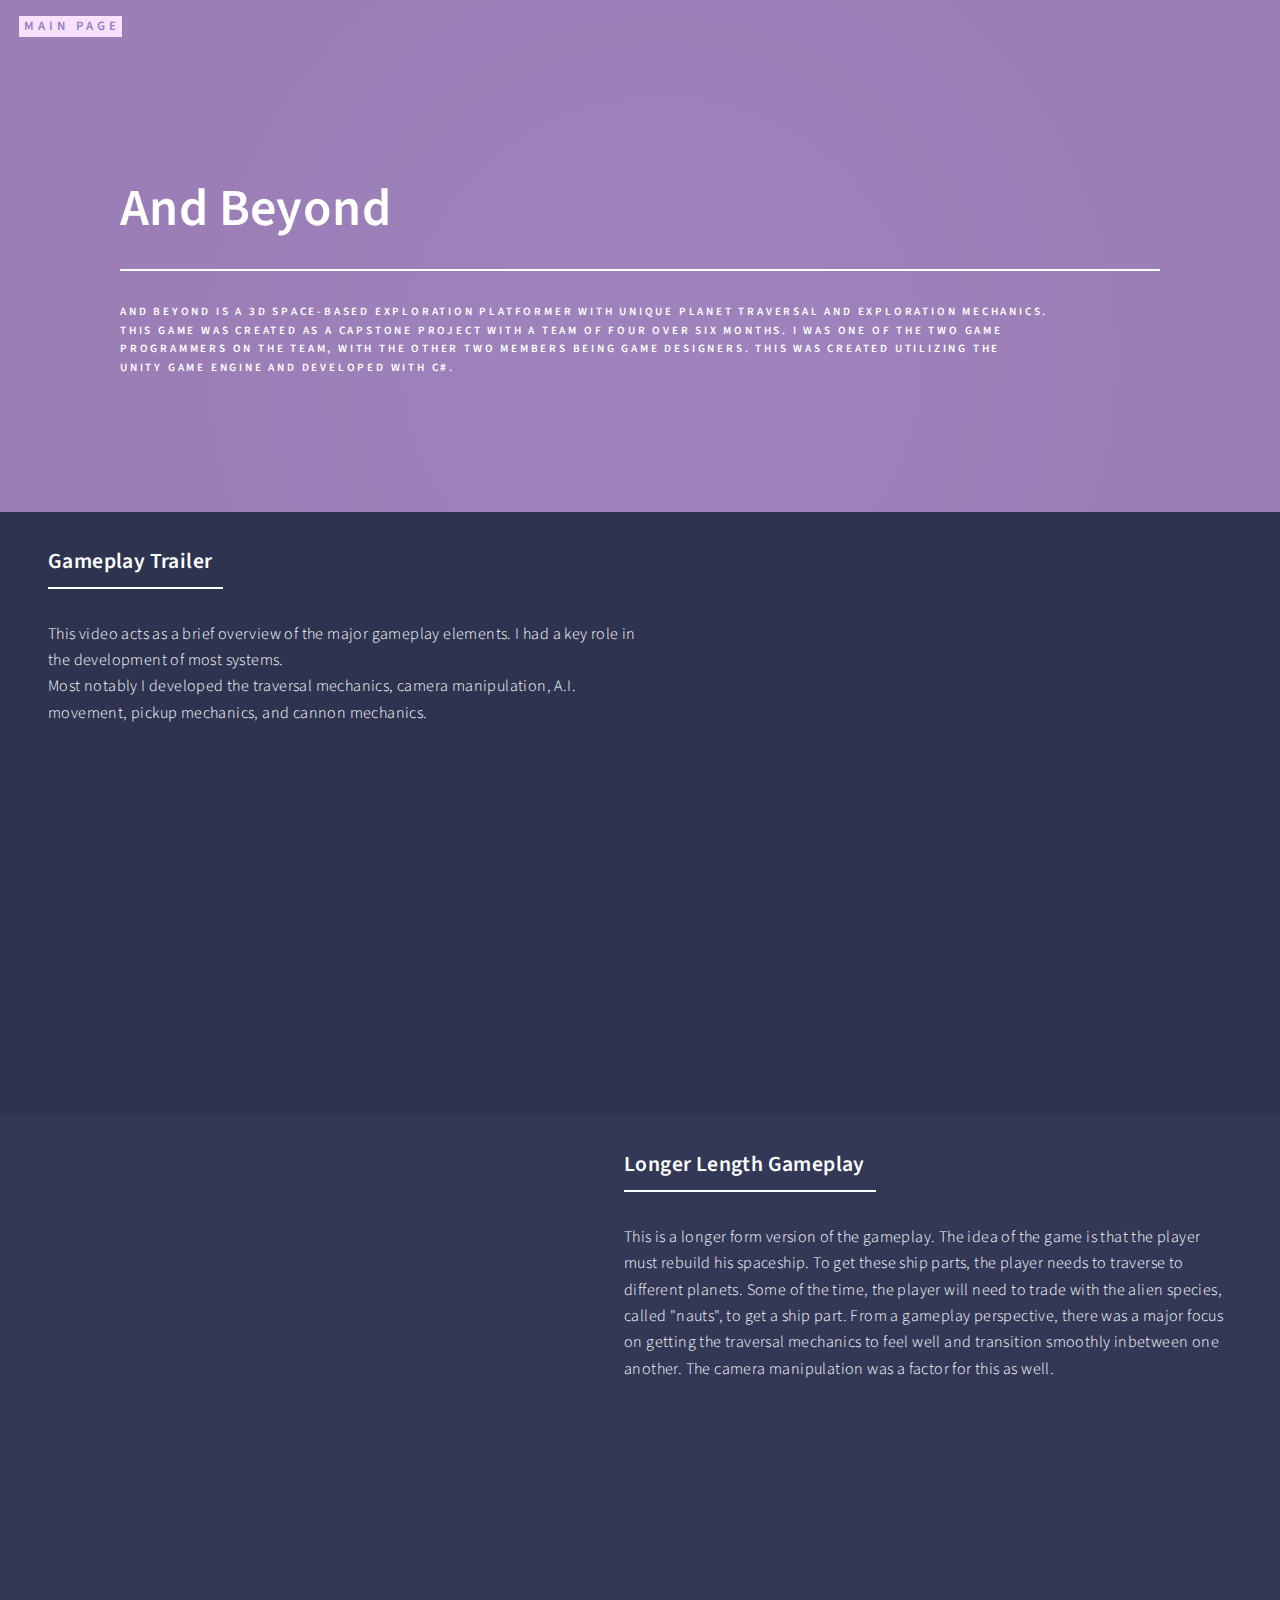
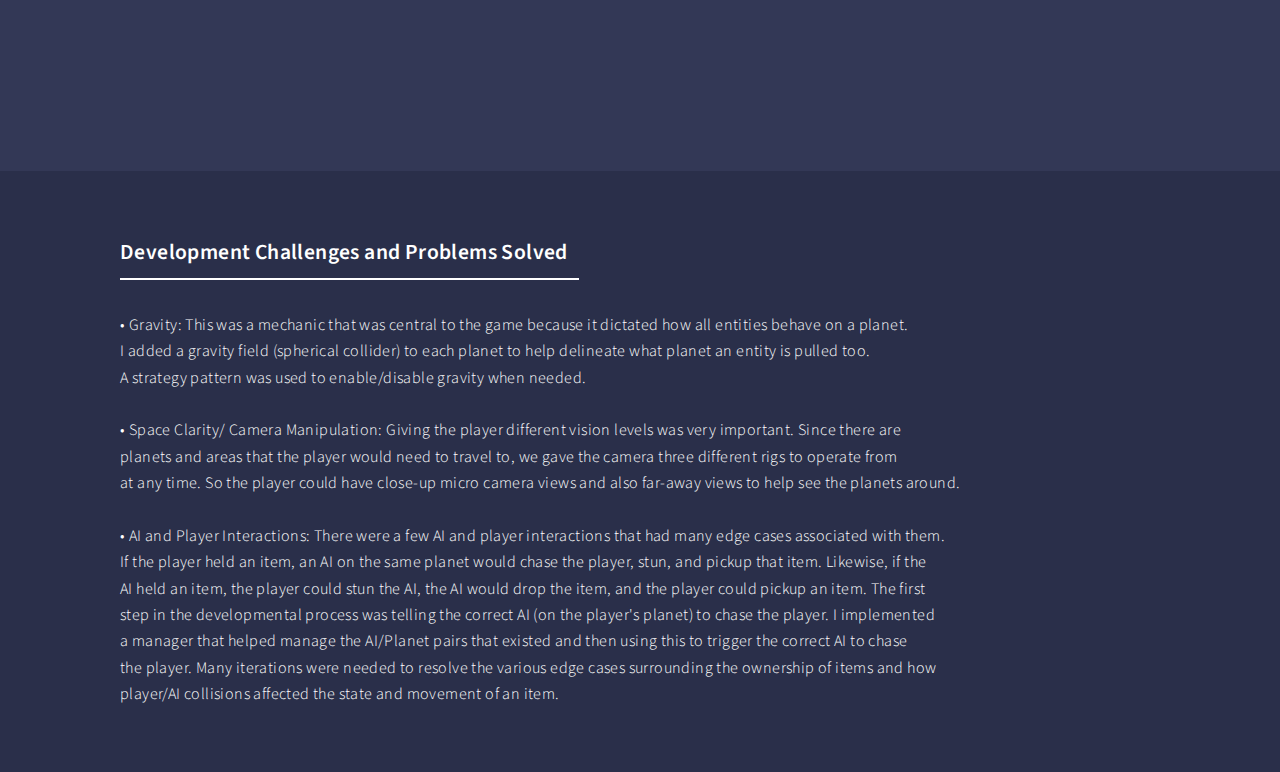
==== commit 4b1f2075: "-Edit Banner text" ====
--- a/andbeyond.html
+++ b/andbeyond.html
@@ -20,7 +20,7 @@
 				<!-- Header -->
 				<!-- Note: The "styleN" class below should match that of the banner element. -->
 					<header id="header" class="alt style2">
-						<a href="index.html" class="logo"><strong>Jason Kappes</strong> <span>Software Engineer</span></a>
+						<a href="index.html" class="logo"><strong>Main Page</strong></a>
 					</header>
 
 				<!-- Banner -->
